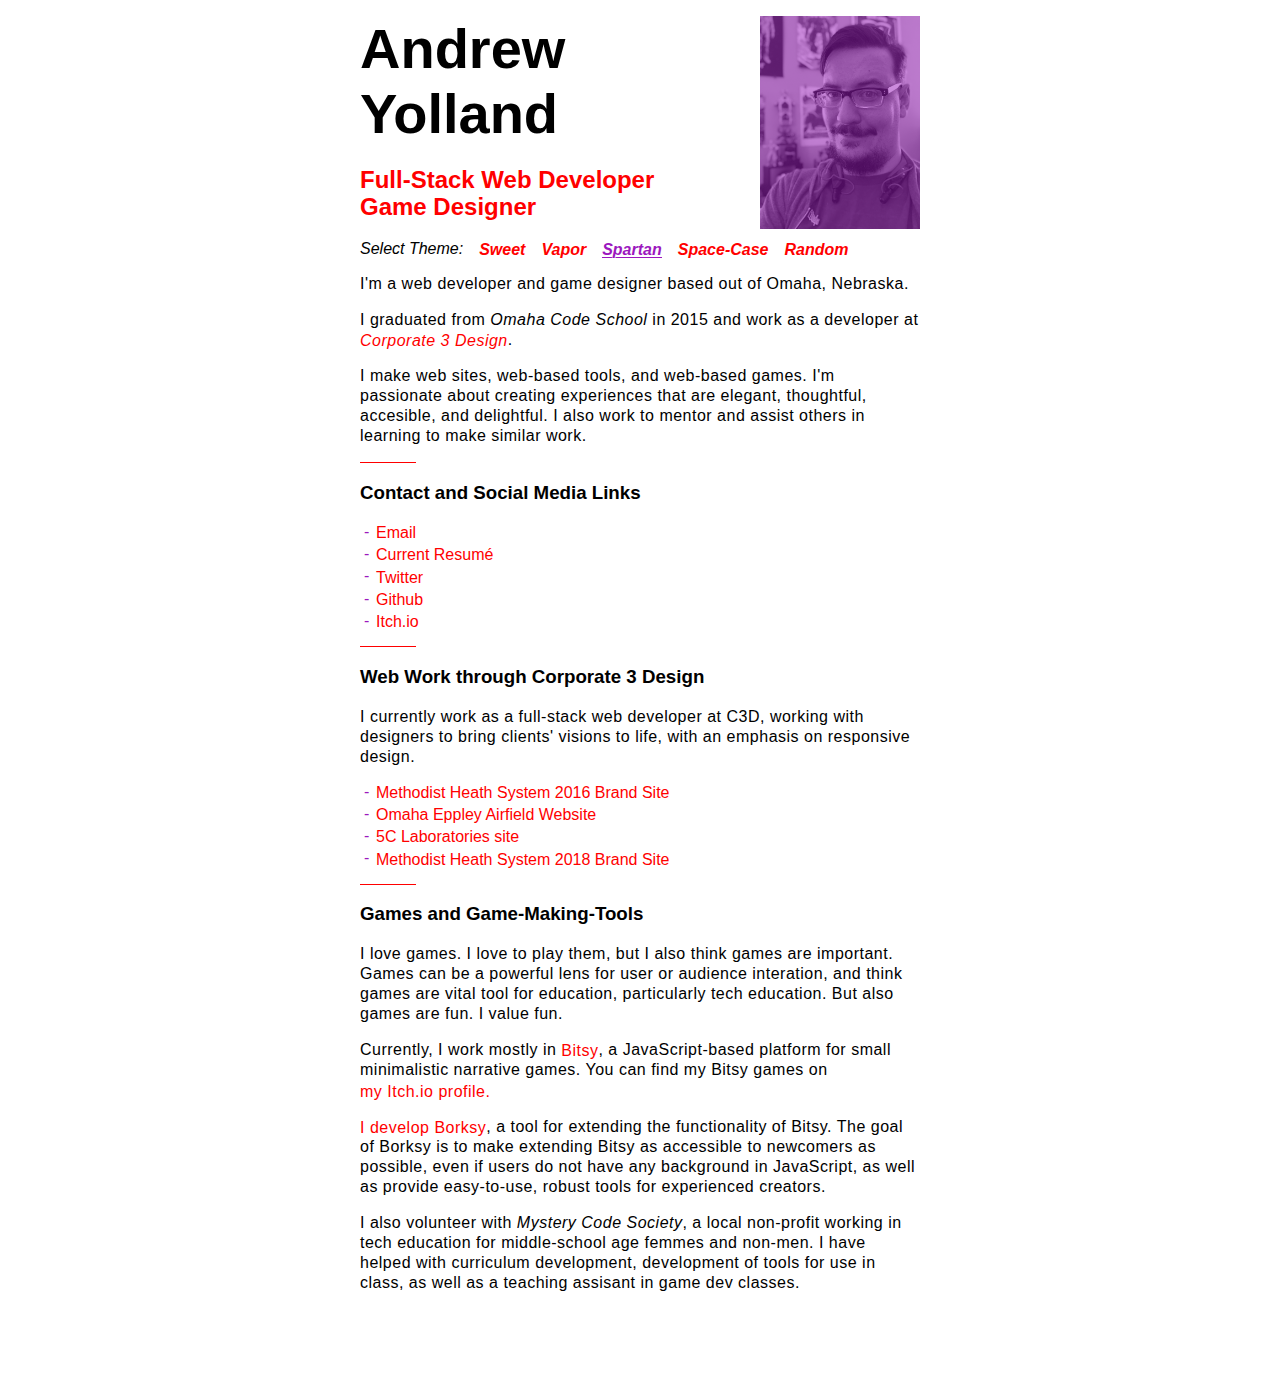
==== index.html @ 526c2d1f "mobile css bugs, favicon" ====
<!DOCTYPE html>
<html xmlns="http://www.w3.org/1999/xhtml" lang="en">
<head>
	<meta charset="utf-8"/>
	<title>Web Development Portfolio for Andrew Yolland</title>
	<meta name="viewport" content="width=device-width,initial-scale=1">
	<meta name="author" content="Andrew Yolland"/>
	<meta name="date" content="June 10, 2018"/>
	<link type="text/css" rel="stylesheet" href="css/style.css"/>
	<link rel="shortcut icon" href="media/images/favicon.png">
</head>
<body class="vapor">
	<div class="container">
		<header>
			<h1>Andrew Yolland</h1>
			<h2><a href="#web">Full-Stack Web Developer</a><a href="#games">Game Designer</a></h2>
		</header>
		<label id="theme-menu"><span>Select Theme:</span>
			<ul>
				<li id="sweet"><a href="?theme=sweet">Sweet</a></li>
				<li id="vapor"><a href="?theme=vapor">Vapor</a></li>
				<li id="spartan"><a href="?theme=spartan">Spartan</a></li>
				<li id="space-case"><a href="?theme=space-case">Space-Case</a></li>
				<li id="random"><a href="">Random</a></li>
			</ul>
		</label>
		<section class="content">
			<figure>
			<img src="media/images/selfie.jpg" alt="An image of my smiling face" title="Selfie" />
			<figcaption>An image of my smiling face</figcaption>
			</figure>
			
			<p>I'm a web developer and game designer based out of Omaha, Nebraska.</p>
			
			<p>I graduated from <em>Omaha Code School</em> in 2015 and work as a developer at <em><a href="https://www.corporate3design.com/">Corporate 3 Design</a></em>.</p>
			
			<p>I make web sites, web-based tools, and web-based games. I'm passionate about creating experiences that are elegant, thoughtful, accesible, and delightful. I also work to mentor and assist others in learning to make similar work.</p>
			
			<hr />
			
			<h3 id="contactandsocialmedialinks">Contact and Social Media Links</h3>
			
			<ul>
			<li><a href="mailto:andrew.yolland@gmail.com">Email</a></li>
			<li><a href="media/pdf/resume_5-2018.pdf">Current Resumé</a></li>
			<li><a href="https://twitter.com/AYolland">Twitter</a></li>
			<li><a href="https://github.com/Ayolland">Github</a></li>
			<li><a href="https://ayolland.itch.io/">Itch.io</a></li>
			</ul>
			
			<hr />
			
			<h3 id="anamewebwebworkthroughcorporate3designa"><a name="web">Web Work through Corporate 3 Design</a></h3>
			
			<p>I currently work as a full-stack web developer at C3D, working with designers to bring clients' visions to life, with an emphasis on responsive design.</p>
			
			<ul>
			<li><a href="http://bestcare.org/tmoc2016/">Methodist Heath System 2016 Brand Site</a></li>
			<li><a href="https://www.flyoma.com">Omaha Eppley Airfield Website</a></li>
			<li><a href="http://5clabs.com/">5C Laboratories site</a></li>
			<li><a href="https://www.bestcare.org/content/tmoc-spring-2018/">Methodist Heath System 2018 Brand Site</a></li>
			</ul>
			
			<hr />
			
			<h3 id="anamegamesgamesandgame-making-toolsa"><a name="games">Games and Game-Making-Tools</a></h3>
			
			<p>I love games. I love to play them, but I also think games are important. Games can be a powerful lens for user or audience interation, and think games are vital tool for education, particularly tech education. But also games are fun. I value fun.</p>
			
			<p>Currently, I work mostly in <a href="https://ledoux.itch.io/bitsy">Bitsy</a>, a JavaScript-based platform for small minimalistic narrative games. You can find my Bitsy games on <a href="https://ayolland.itch.io/">my Itch.io profile.</a></p>
			
			<p><a href="https://ayolland.github.io/borksy/">I develop Borksy</a>, a tool for extending the functionality of Bitsy. The goal of Borksy is to make extending Bitsy as accessible to newcomers as possible, even if users do not have any background in JavaScript, as well as provide easy-to-use, robust tools for experienced creators.</p>
			
			<p>I also volunteer with <em>Mystery Code Society</em>, a local non-profit working in tech education for middle-school age femmes and non-men. I have helped with curriculum development, development of tools for use in class, as well as a teaching assisant in game dev classes.</p>
			
			<hr />
			
		</section>
	</div>
	<script src="js/scripts.js"></script>
</body>
</html>
---- css/style.css ----
@import url("https://fonts.googleapis.com/css?family=Cormorant+Garamond:300|Quicksand:400,700");
body {
  margin: 0; }

body.sweet {
  font-family: "Quicksand", "sans-serif";
  background-image: url("../media/images/pattern.png"), linear-gradient(to bottom, #ffeb00 0%, #ffffcd 100%); }
  body.sweet .content {
    max-width: 35em;
    margin: 0 auto;
    padding: 0 0.5em; }
  body.sweet .content figure, body.sweet .content p {
    border: 1px solid rgba(255, 121, 8, 0.5);
    box-shadow: -0.33em 0.33em 0 rgba(255, 121, 8, 0.5); }
  body.sweet label#theme-menu a, body.sweet .content a[href] {
    text-decoration: none;
    padding: 0 0.1em;
    color: black;
    background-color: #b4ffe4; }
    body.sweet label#theme-menu a:hover, body.sweet .content a:hover[href], body.sweet label#theme-menu a:focus, body.sweet .content a:focus[href], body.sweet label#theme-menu a:active, body.sweet .content a:active[href] {
      background-color: yellow; }
  body.sweet .container {
    padding-bottom: 3em; }
  body.sweet header {
    overflow: auto;
    padding: 2em 0;
    text-align: center;
    background-color: rgba(255, 121, 8, 0.5);
    color: white; }
    body.sweet header h1, body.sweet header h2 {
      margin: 0; }
    body.sweet header h2 {
      font-size: 1.25em; }
      body.sweet header h2 a {
        text-decoration: none;
        color: white;
        display: block; }
        body.sweet header h2 a:hover {
          color: black; }
  body.sweet label#theme-menu {
    display: block;
    margin: 0.5em auto;
    text-align: center; }
    body.sweet label#theme-menu ul {
      display: flex;
      flex-wrap: wrap;
      margin: 0;
      padding: 0;
      justify-content: center;
      list-style: none; }
    body.sweet label#theme-menu li {
      margin: 0.25em;
      padding: 0; }
      body.sweet label#theme-menu li#sweet a {
        background-color: yellow; }
      body.sweet label#theme-menu li#sweet::before, body.sweet label#theme-menu li#sweet::after {
        content: "\1F36B";
        line-height: 1;
        margin-left: 0.25em; }
  body.sweet .content figure {
    width: 15em;
    margin: 1em auto;
    background-color: #ff7908;
    background-image: url("../media/images/selfie.jpg");
    background-size: 100%;
    background-blend-mode: overlay; }
    body.sweet .content figure img {
      display: block;
      opacity: 0.5;
      width: 15em; }
    body.sweet .content figure figcaption {
      display: none; }
  body.sweet .content h3 {
    display: inline-block;
    padding: 0 0.5em;
    margin: 0.5em 0;
    background-color: rgba(255, 121, 8, 0.5);
    border: 1px solid rgba(255, 121, 8, 0.5);
    box-shadow: -0.25em 0.25em white; }
  body.sweet .content p {
    background: white;
    padding: 0.5em;
    color: black; }
  body.sweet .content li {
    position: relative;
    padding: 0 0 0 0.5em;
    line-height: 1;
    margin: 0.75em 0;
    list-style: none; }
    body.sweet .content li:before {
      position: absolute;
      top: 0;
      left: 0;
      content: "\1F36C";
      font-size: 1.5em;
      vertical-align: middle;
      margin: -0.25em 0.25em 0 -1.25em; }
  body.sweet .content hr {
    border: none;
    text-align: center;
    font-size: 2em;
    line-height: 1em; }
    body.sweet .content hr::after {
      content: "\1F369"; }
  @media (min-width: 35em) {
    body.sweet header h1 {
      font-size: 3em; }
    body.sweet header h2 a {
      display: inline-block; }
      body.sweet header h2 a:first-of-type::after {
        content: "\1F366";
        padding: 0 0.25em; }
    body.sweet label#theme-menu {
      position: absolute;
      left: calc(50vw - 17em);
      top: 10em; }
      body.sweet label#theme-menu ul {
        flex-direction: column; } }
  @media (min-width: 55em) {
    body.sweet label#theme-menu {
      left: calc(50vw - 26em);
      margin-top: 1em; }
      body.sweet label#theme-menu li {
        margin: 0.25em; }
    body.sweet .content {
      position: relative; }
      body.sweet .content figure {
        position: absolute;
        left: 90%;
        z-index: -1; } }

body.vapor {
  overflow: auto;
  background-color: #9be7fb;
  background-image: url("../media/images/clouds.gif");
  background-repeat: no-repeat no-repeat;
  background-position: top center;
  background-size: 100%;
  background-attachment: fixed;
  font-family: sans-serif;
  font-weight: 300;
  line-height: 1.5; }
  body.vapor header, body.vapor .content h3, body.vapor .content p, body.vapor .content ul {
    background-color: rgba(155, 231, 251, 0.5); }
  body.vapor .content figure, body.vapor .content hr {
    position: relative;
    border-radius: 50%;
    overflow: visible; }
    body.vapor .content figure::before, body.vapor .content hr::before, body.vapor .content figure::after, body.vapor .content hr::after {
      position: absolute;
      content: "";
      display: block;
      width: 100%;
      height: 100%;
      top: -1px;
      border: 1px solid white;
      border-radius: 50%;
      z-index: 2; }
    body.vapor .content figure::before, body.vapor .content hr::before {
      left: -0.75em; }
    body.vapor .content figure::after, body.vapor .content hr::after {
      left: 0.75em; }
  body.vapor header h2 a:hover, body.vapor .content a:hover[href] {
    background-image: radial-gradient(ellipse at center, #ffffff 0%, #80ffff 100%);
    -webkit-background-clip: text;
    -webkit-text-fill-color: transparent; }
  body.vapor h1, body.vapor h2, body.vapor h3, body.vapor h4, body.vapor h5, body.vapor h6 {
    font-family: "Cormorant Garamond", "serif";
    font-weight: 300;
    text-transform: uppercase; }
  body.vapor .container {
    position: relative;
    max-width: 35em;
    margin: 0 auto -20em auto;
    padding: 1em;
    background: rgba(0, 0, 255, 0.2);
    box-shadow: 0 30px 100px rgba(82, 0, 144, 0.5); }
  body.vapor header {
    padding: 1.5em 0; }
    body.vapor header h1, body.vapor header h2 {
      margin: 0;
      line-height: 1.1;
      text-align: center; }
    body.vapor header h2 {
      font-size: 1em; }
      body.vapor header h2 a {
        display: block;
        text-decoration: none;
        color: black; }
        body.vapor header h2 a::before, body.vapor header h2 a::after {
          content: "\25cb";
          color: white;
          margin: 0 0.25em; }
  body.vapor label#theme-menu {
    display: block;
    margin: 0.5em;
    text-align: center;
    color: white;
    text-transform: uppercase;
    font-family: "Cormorant Garamond", "serif";
    font-weight: 300; }
    body.vapor label#theme-menu span {
      font-size: 0.8em; }
    body.vapor label#theme-menu ul {
      display: flex;
      flex-wrap: wrap;
      margin: 0;
      padding: 0;
      justify-content: center;
      list-style: none; }
    body.vapor label#theme-menu li {
      padding: 0 0.25em;
      margin: 0.1em 0;
      line-height: 1em; }
      body.vapor label#theme-menu li#vapor a {
        background-color: blue; }
    body.vapor label#theme-menu a {
      padding: 0 0.25em;
      color: white;
      text-decoration: none; }
      body.vapor label#theme-menu a:hover {
        background-color: blue; }
  body.vapor .content figure {
    margin: 2em auto;
    width: 15em;
    height: 15em;
    background-image: url("../media/images/selfie.jpg");
    background-size: 100%;
    background-position: 0 -1.5em;
    filter: grayscale(100%); }
    body.vapor .content figure img {
      display: none; }
    body.vapor .content figure figcaption {
      display: none; }
  body.vapor .content h3 {
    margin: 0;
    text-align: center;
    padding: 0.5em; }
  body.vapor .content p {
    margin: 0;
    padding: 0.66em 1em; }
  body.vapor .content ul {
    margin: 0;
    padding-top: 0.25em;
    padding-bottom: 1em;
    list-style-image: url("../media/images/gemblue.gif"); }
  body.vapor .content a[href] {
    text-decoration: none; }
  body.vapor .content hr {
    height: 2em;
    width: 2em;
    margin: 1em auto;
    border: 1px solid white; }
    body.vapor .content hr:last-of-type {
      position: absolute;
      bottom: -230px;
      left: 50%;
      transform: translateX(-50%);
      width: 400px;
      height: 61vw;
      max-width: 100%;
      max-height: 245px;
      border-radius: 0%;
      border: none;
      background-image: url(../media/images/dolphin.gif);
      background-size: 100%;
      background-repeat: no-repeat; }
      body.vapor .content hr:last-of-type::after, body.vapor .content hr:last-of-type::before {
        display: none; }
  @media (min-width: 35em) {
    body.vapor header h1 {
      font-size: 3em; }
    body.vapor header h2 {
      font-size: 1.2em; }
      body.vapor header h2 a {
        display: inline-block; }
        body.vapor header h2 a::before, body.vapor header h2 a::after {
          display: none; }
        body.vapor header h2 a:first-of-type::after {
          display: inline;
          margin: 0.25em;
          color: white !important;
          -webkit-text-fill-color: white; } }

body.spartan {
  font-family: 'Helvetica', sans-serif; }
  body.spartan header h2 a, body.spartan label#theme-menu a, body.spartan .content a[href] {
    display: inline-block;
    text-decoration: none;
    color: red;
    text-shadow: -0.5px 1px white, 0.5px 1px white;
    transition: color 0.5s;
    vertical-align: middle; }
    body.spartan header h2 a:after, body.spartan label#theme-menu a:after, body.spartan .content a[href]:after {
      content: "";
      display: block;
      width: 0%;
      height: 1px;
      background-color: red;
      margin-top: -2px;
      transition: width 0.5s, background-color 0.5s; }
    body.spartan header h2 a:hover, body.spartan label#theme-menu a:hover, body.spartan .content a:hover[href], body.spartan header h2 a:focus, body.spartan label#theme-menu a:focus, body.spartan .content a:focus[href] {
      color: #9c18be; }
      body.spartan header h2 a:hover:after, body.spartan label#theme-menu a:hover:after, body.spartan .content a[href]:hover:after, body.spartan header h2 a:focus:after, body.spartan label#theme-menu a:focus:after, body.spartan .content a[href]:focus:after {
        background-color: #9c18be; }
        @media (min-width: 35em) {
          body.spartan header h2 a:hover:after, body.spartan label#theme-menu a:hover:after, body.spartan .content a[href]:hover:after, body.spartan header h2 a:focus:after, body.spartan label#theme-menu a:focus:after, body.spartan .content a[href]:focus:after {
            width: 100%; } }
    body.spartan header h2 a:visted, body.spartan label#theme-menu a:visted, body.spartan .content a:visted[href] {
      color: #9c18be; }
  body.spartan .container {
    max-width: 35em;
    margin: 0 auto;
    padding: 1em 1em 4em 1em;
    overflow: auto; }
  body.spartan header h1 {
    font-size: 3.5em;
    width: 1px;
    margin: 0; }
  body.spartan header h2 {
    font-size: 1.5em; }
    body.spartan header h2 a {
      display: block;
      width: max-content;
      max-width: 100%; }
  body.spartan label#theme-menu {
    display: flex;
    flex-direction: column;
    margin: 0;
    font-style: italic; }
    body.spartan label#theme-menu ul {
      display: flex;
      flex-wrap: wrap;
      margin: 0;
      padding: 0;
      list-style: none; }
    body.spartan label#theme-menu li {
      margin-right: 1em; }
      body.spartan label#theme-menu li#spartan a {
        color: #9c18be; }
    body.spartan label#theme-menu a {
      font-weight: 700; }
  body.spartan .content figure {
    display: none; }
  body.spartan .content p {
    letter-spacing: 0.5px;
    line-height: 1.25; }
  body.spartan .content ul {
    list-style: none;
    padding-left: 1em; }
    body.spartan .content ul li {
      position: relative;
      margin: 0.25em 0; }
      body.spartan .content ul li:before {
        content: "-";
        display: block;
        position: absolute;
        top: 0;
        left: 0;
        margin: 0 0 0 -0.75em;
        padding-right: 0.75em;
        color: #9c18be; }
  body.spartan .content hr {
    width: 10%;
    margin: 0;
    height: 1px;
    background-color: red;
    border: none;
    transition: width 7s; }
    body.spartan .content hr:last-of-type {
      display: none; }
  body.spartan .content p:hover + hr, body.spartan .content ul:hover + hr {
    width: 100%;
    background-color: #9c18be; }
  @media (min-width: 35em) {
    body.spartan .container {
      position: relative; }
    body.spartan label#theme-menu {
      flex-direction: row; }
      body.spartan label#theme-menu ul {
        margin-left: 1em; }
      body.spartan label#theme-menu li#spartan a::after {
        width: 100%;
        background-color: #9c18be; }
    body.spartan .content figure {
      display: block;
      position: absolute;
      top: 1em;
      right: 1em;
      max-width: 10em;
      margin: 0;
      background: #9c18be; }
      body.spartan .content figure img {
        display: block;
        width: 100%;
        filter: grayscale(100%);
        opacity: .5; }
      body.spartan .content figure figcaption {
        display: none; } }

body.space-case {
  background-color: #010548;
  background-image: url("../media/images/stars.png");
  font-family: "Quicksand", "sans-serif"; }
  body.space-case h2 a:hover, body.space-case label#theme-menu a:hover, body.space-case label#theme-menu li#space-case a {
    text-shadow: -1px 1px #4be18b, -2px 2px #41cc86, -3px 3px #3cc183, -4px 4px #37b781, -5px 5px #32ac7e, -6px 6px #2da27b, -7px 7px #289779, -8px 8px #248d76, -9px 9px #1f8274, -10px 10px #1a7871, -11px 11px #156d6e, -12px 12px #10636c, -13px 13px #0b5869, -14px 14px #064e67, -15px 15px #014364; }
  body.space-case .content p, body.space-case .content ul {
    padding: 0.5em;
    background-color: #fff8dd;
    border: 2px solid orange;
    border-radius: 0.25em;
    color: maroon; }
  body.space-case .container {
    max-width: 35em;
    margin: 0 auto;
    padding: 1em 1em 3em 1em;
    overflow: visible; }
  body.space-case h1, body.space-case h2 {
    margin: 0; }
  body.space-case h1 {
    padding-top: 2.75em;
    font-size: 12vw;
    text-align: center;
    color: #ffb400;
    text-shadow: 0 1px white, 0 -1px white,-1px 1px #00ffff, -2px 2px #00e6ea, -3px 3px #00d9e0, -4px 4px #00cdd6, -5px 5px #00c0cb, -6px 6px #00b4c1, -7px 7px #00a7b7, -8px 8px #019bac, -9px 9px #018ea2, -10px 10px #018298, -11px 11px #01758d, -12px 12px #016983, -13px 13px #015c79, -14px 14px #01506e, -15px 15px #014364; }
    body.space-case h1::before {
      display: block;
      position: absolute;
      top: 0.5em;
      left: 50vw;
      width: 50vw;
      height: calc(1.26 * 50vw);
      max-height: 250px;
      max-width: 200px;
      background-image: url("../media/images/rocket.png");
      background-repeat: no-repeat;
      background-size: 100%;
      content: "";
      transform: translateX(-50%);
      z-index: -1; }
  body.space-case h2 {
    text-align: center; }
    body.space-case h2 a {
      display: block;
      margin: 0 0.5em;
      color: white;
      text-decoration: none;
      text-shadow: -1px 1px #308bd7, -2px 2px #2a79c4, -3px 3px #2770ba, -4px 4px #2367b1, -5px 5px #205ea7, -6px 6px #1d559e, -7px 7px #1a4c94, -8px 8px #17448b, -9px 9px #143b81, -10px 10px #113278, -11px 11px #0e296e, -12px 12px #0a2065, -13px 13px #07175b, -14px 14px #040e52, -15px 15px #010548; }
  body.space-case h3 {
    color: #0103a4;
    text-shadow: 0 1px white, 0 -1px white,-1px 1px #00ffff, -2px 2px #00eeee, -3px 3px #00e6e6, -4px 4px #00dddd, -5px 5px #00d5d5, -6px 6px #00cccc, -7px 7px #00c4c4, -8px 8px #00bbbb, -9px 9px #00b3b3, -10px 10px #00aaaa, -11px 11px #00a2a2, -12px 12px #009999, -13px 13px #009191, -14px 14px #008888, -15px 15px teal; }
  body.space-case label#theme-menu {
    display: block;
    text-align: center;
    color: white;
    font-weight: 700;
    margin-top: 1em; }
    body.space-case label#theme-menu ul {
      display: flex;
      flex-wrap: wrap;
      justify-content: center;
      padding: 0;
      margin: 0;
      list-style: none; }
    body.space-case label#theme-menu a {
      margin: 0 1em;
      color: white;
      text-decoration: none;
      font-weight: 700; }
  body.space-case figure {
    display: none; }
  body.space-case .content p {
    box-shadow: -1px 1px yellow, -2px 2px #fffe00, -3px 3px #fffd00, -4px 4px #fffd00, -5px 5px #fffc00, -6px 6px #fffc00, -7px 7px #fffb00, -8px 8px #fffb00, -9px 9px #fffa00, -10px 10px #fffa00, -11px 11px #fff900, -12px 12px #fff900, -13px 13px #fff800, -14px 14px #fff800, -15px 15px #fff700, -16px 16px #fff700, -17px 17px #fff600, -18px 18px #fff600, -19px 19px #fff500, -20px 20px #fff500, -21px 21px #fff400, -22px 22px #fff400, -23px 23px #fff300, -24px 24px #fff300, -25px 25px #fff200, -26px 26px #fff200, -27px 27px #fff100, -28px 28px #fff100, -29px 29px #fff000, -30px 30px #fff000, -31px 31px #ffef00, -32px 32px #ffef00, -33px 33px #ffee00, -34px 34px #ffee00, -35px 35px #ffed00, -36px 36px #ffed00, -37px 37px #ffec00, -38px 38px #ffec00, -39px 39px #ffeb00, -40px 40px #ffeb00, -41px 41px #ffea00, -42px 42px #ffea00, -43px 43px #ffe900, -44px 44px #ffe900, -45px 45px #ffe800, -46px 46px #ffe800, -47px 47px #ffe700, -48px 48px #ffe700, -49px 49px #ffe600, -50px 50px #ffe600, -51px 51px #ffe500, -52px 52px #ffe400, -53px 53px #ffe400, -54px 54px #ffe300, -55px 55px #ffe300, -56px 56px #ffe200, -57px 57px #ffe200, -58px 58px #ffe100, -59px 59px #ffe100, -60px 60px #ffe000, -61px 61px #ffe000, -62px 62px #ffdf00, -63px 63px #ffdf00, -64px 64px #ffde00, -65px 65px #ffde00, -66px 66px #ffdd00, -67px 67px #ffdd00, -68px 68px #ffdc00, -69px 69px #ffdc00, -70px 70px #ffdb00, -71px 71px #ffdb00, -72px 72px #ffda00, -73px 73px #ffda00, -74px 74px #ffd900, -75px 75px #ffd900, -76px 76px #ffd800, -77px 77px #ffd800, -78px 78px gold, -79px 79px gold, -80px 80px #ffd600, -81px 81px #ffd600, -82px 82px #ffd500, -83px 83px #ffd500, -84px 84px #ffd400, -85px 85px #ffd400, -86px 86px #ffd300, -87px 87px #ffd300, -88px 88px #ffd200, -89px 89px #ffd200, -90px 90px #ffd100, -91px 91px #ffd100, -92px 92px #ffd000, -93px 93px #ffd000, -94px 94px #ffcf00, -95px 95px #ffcf00, -96px 96px #ffce00, -97px 97px #ffce00, -98px 98px #ffcd00, -99px 99px #ffcd00, -100px 100px #ffcc00, -101px 101px #ffcb00, -102px 102px #ffcb00, -103px 103px #ffca00, -104px 104px #ffca00, -105px 105px #ffc900, -106px 106px #ffc900, -107px 107px #ffc800, -108px 108px #ffc800, -109px 109px #ffc700, -110px 110px #ffc700, -111px 111px #ffc600, -112px 112px #ffc600, -113px 113px #ffc500, -114px 114px #ffc500, -115px 115px #ffc400, -116px 116px #ffc400, -117px 117px #ffc300, -118px 118px #ffc300, -119px 119px #ffc200, -120px 120px #ffc200, -121px 121px #ffc100, -122px 122px #ffc100, -123px 123px #ffc000, -124px 124px #ffc000, -125px 125px #ffbf00, -126px 126px #ffbf00, -127px 127px #ffbe00, -128px 128px #ffbe00, -129px 129px #ffbd00, -130px 130px #ffbd00, -131px 131px #ffbc00, -132px 132px #ffbc00, -133px 133px #ffbb00, -134px 134px #ffbb00, -135px 135px #ffba00, -136px 136px #ffba00, -137px 137px #ffb900, -138px 138px #ffb900, -139px 139px #ffb800, -140px 140px #ffb800, -141px 141px #ffb700, -142px 142px #ffb700, -143px 143px #ffb600, -144px 144px #ffb600, -145px 145px #ffb500, -146px 146px #ffb500, -147px 147px #ffb400, -148px 148px #ffb400, -149px 149px #ffb300, -150px 150px #ffb300, -151px 151px #ffb200, -152px 152px #ffb100, -153px 153px #ffb100, -154px 154px #ffb000, -155px 155px #ffb000, -156px 156px #ffaf00, -157px 157px #ffaf00, -158px 158px #ffae00, -159px 159px #ffae00, -160px 160px #ffad00, -161px 161px #ffad00, -162px 162px #ffac00, -163px 163px #ffac00, -164px 164px #ffab00, -165px 165px #ffab00, -166px 166px #ffaa00, -167px 167px #ffaa00, -168px 168px #ffa900, -169px 169px #ffa900, -170px 170px #ffa800, -171px 171px #ffa800, -172px 172px #ffa700, -173px 173px #ffa700, -174px 174px #ffa600, -175px 175px #ffa600, -176px 176px orange, -177px 177px orange, -178px 178px #ffa400, -179px 179px #ffa400, -180px 180px #ffa300, -181px 181px #ffa300, -182px 182px #ffa200, -183px 183px #ffa200, -184px 184px #ffa100, -185px 185px #ffa100, -186px 186px #ffa000, -187px 187px #ffa000, -188px 188px #ff9f00, -189px 189px #ff9f00, -190px 190px #ff9e00, -191px 191px #ff9e00, -192px 192px #ff9d00, -193px 193px #ff9d00, -194px 194px #ff9c00, -195px 195px #ff9c00, -196px 196px #ff9b00, -197px 197px #ff9b00, -198px 198px #ff9a00, -199px 199px #ff9a00, -200px 200px #ff9900, -201px 201px #ff9800, -202px 202px #ff9800, -203px 203px #ff9700, -204px 204px #ff9700, -205px 205px #ff9600, -206px 206px #ff9600, -207px 207px #ff9500, -208px 208px #ff9500, -209px 209px #ff9400, -210px 210px #ff9400, -211px 211px #ff9300, -212px 212px #ff9300, -213px 213px #ff9200, -214px 214px #ff9200, -215px 215px #ff9100, -216px 216px #ff9100, -217px 217px #ff9000, -218px 218px #ff9000, -219px 219px #ff8f00, -220px 220px #ff8f00, -221px 221px #ff8e00, -222px 222px #ff8e00, -223px 223px #ff8d00, -224px 224px #ff8d00, -225px 225px darkorange, -226px 226px darkorange, -227px 227px #ff8b00, -228px 228px #ff8b00, -229px 229px #ff8a00, -230px 230px #ff8a00, -231px 231px #ff8900, -232px 232px #ff8900, -233px 233px #ff8800, -234px 234px #ff8800, -235px 235px #ff8700, -236px 236px #ff8700, -237px 237px #ff8600, -238px 238px #ff8600, -239px 239px #ff8500, -240px 240px #ff8500, -241px 241px #ff8400, -242px 242px #ff8400, -243px 243px #ff8300, -244px 244px #ff8300, -245px 245px #ff8200, -246px 246px #ff8200, -247px 247px #ff8100, -248px 248px #ff8100, -249px 249px #ff8000, -250px 250px #ff8000, -251px 251px #ff7f00, -252px 252px #ff7e00, -253px 253px #ff7e00, -254px 254px #ff7d00, -255px 255px #ff7d00, -256px 256px #ff7c00, -257px 257px #ff7c00, -258px 258px #ff7b00, -259px 259px #ff7b00, -260px 260px #ff7a00, -261px 261px #ff7a00, -262px 262px #ff7900, -263px 263px #ff7900, -264px 264px #ff7800, -265px 265px #ff7800, -266px 266px #ff7700, -267px 267px #ff7700, -268px 268px #ff7600, -269px 269px #ff7600, -270px 270px #ff7500, -271px 271px #ff7500, -272px 272px #ff7400, -273px 273px #ff7400, -274px 274px #ff7300, -275px 275px #ff7300, -276px 276px #ff7200, -277px 277px #ff7200, -278px 278px #ff7100, -279px 279px #ff7100, -280px 280px #ff7000, -281px 281px #ff7000, -282px 282px #ff6f00, -283px 283px #ff6f00, -284px 284px #ff6e00, -285px 285px #ff6e00, -286px 286px #ff6d00, -287px 287px #ff6d00, -288px 288px #ff6c00, -289px 289px #ff6c00, -290px 290px #ff6b00, -291px 291px #ff6b00, -292px 292px #ff6a00, -293px 293px #ff6a00, -294px 294px #ff6900, -295px 295px #ff6900, -296px 296px #ff6800, -297px 297px #ff6800, -298px 298px #ff6700, -299px 299px #ff6700, -300px 300px #ff6600, -301px 301px #ff6500, -302px 302px #ff6500, -303px 303px #ff6400, -304px 304px #ff6400, -305px 305px #ff6300, -306px 306px #ff6300, -307px 307px #ff6200, -308px 308px #ff6200, -309px 309px #ff6100, -310px 310px #ff6100, -311px 311px #ff6000, -312px 312px #ff6000, -313px 313px #ff5f00, -314px 314px #ff5f00, -315px 315px #ff5e00, -316px 316px #ff5e00, -317px 317px #ff5d00, -318px 318px #ff5d00, -319px 319px #ff5c00, -320px 320px #ff5c00, -321px 321px #ff5b00, -322px 322px #ff5b00, -323px 323px #ff5a00, -324px 324px #ff5a00, -325px 325px #ff5900, -326px 326px #ff5900, -327px 327px #ff5800, -328px 328px #ff5800, -329px 329px #ff5700, -330px 330px #ff5700, -331px 331px #ff5600, -332px 332px #ff5600, -333px 333px #ff5500, -334px 334px #ff5500, -335px 335px #ff5400, -336px 336px #ff5400, -337px 337px #ff5300, -338px 338px #ff5300, -339px 339px #ff5200, -340px 340px #ff5200, -341px 341px #ff5100, -342px 342px #ff5100, -343px 343px #ff5000, -344px 344px #ff5000, -345px 345px #ff4f00, -346px 346px #ff4f00, -347px 347px #ff4e00, -348px 348px #ff4e00, -349px 349px #ff4d00, -350px 350px #ff4d00, -351px 351px #ff4c00, -352px 352px #ff4b00, -353px 353px #ff4b00, -354px 354px #ff4a00, -355px 355px #ff4a00, -356px 356px #ff4900, -357px 357px #ff4900, -358px 358px #ff4800, -359px 359px #ff4800, -360px 360px #ff4700, -361px 361px #ff4700, -362px 362px #ff4600, -363px 363px #ff4600, -364px 364px orangered, -365px 365px orangered, -366px 366px #ff4400, -367px 367px #ff4400, -368px 368px #ff4300, -369px 369px #ff4300, -370px 370px #ff4200, -371px 371px #ff4200, -372px 372px #ff4100, -373px 373px #ff4100, -374px 374px #ff4000, -375px 375px #ff4000, -376px 376px #ff3f00, -377px 377px #ff3f00, -378px 378px #ff3e00, -379px 379px #ff3e00, -380px 380px #ff3d00, -381px 381px #ff3d00, -382px 382px #ff3c00, -383px 383px #ff3c00, -384px 384px #ff3b00, -385px 385px #ff3b00, -386px 386px #ff3a00, -387px 387px #ff3a00, -388px 388px #ff3900, -389px 389px #ff3900, -390px 390px #ff3800, -391px 391px #ff3800, -392px 392px #ff3700, -393px 393px #ff3700, -394px 394px #ff3600, -395px 395px #ff3600, -396px 396px #ff3500, -397px 397px #ff3500, -398px 398px #ff3400, -399px 399px #ff3400, -400px 400px #ff3300, -401px 401px #ff3200, -402px 402px #ff3200, -403px 403px #ff3100, -404px 404px #ff3100, -405px 405px #ff3000, -406px 406px #ff3000, -407px 407px #ff2f00, -408px 408px #ff2f00, -409px 409px #ff2e00, -410px 410px #ff2e00, -411px 411px #ff2d00, -412px 412px #ff2d00, -413px 413px #ff2c00, -414px 414px #ff2c00, -415px 415px #ff2b00, -416px 416px #ff2b00, -417px 417px #ff2a00, -418px 418px #ff2a00, -419px 419px #ff2900, -420px 420px #ff2900, -421px 421px #ff2800, -422px 422px #ff2800, -423px 423px #ff2700, -424px 424px #ff2700, -425px 425px #ff2600, -426px 426px #ff2600, -427px 427px #ff2500, -428px 428px #ff2500, -429px 429px #ff2400, -430px 430px #ff2400, -431px 431px #ff2300, -432px 432px #ff2300, -433px 433px #ff2200, -434px 434px #ff2200, -435px 435px #ff2100, -436px 436px #ff2100, -437px 437px #ff2000, -438px 438px #ff2000, -439px 439px #ff1f00, -440px 440px #ff1f00, -441px 441px #ff1e00, -442px 442px #ff1e00, -443px 443px #ff1d00, -444px 444px #ff1d00, -445px 445px #ff1c00, -446px 446px #ff1c00, -447px 447px #ff1b00, -448px 448px #ff1b00, -449px 449px #ff1a00, -450px 450px #ff1a00, -451px 451px #ff1900, -452px 452px #ff1800, -453px 453px #ff1800, -454px 454px #ff1700, -455px 455px #ff1700, -456px 456px #ff1600, -457px 457px #ff1600, -458px 458px #ff1500, -459px 459px #ff1500, -460px 460px #ff1400, -461px 461px #ff1400, -462px 462px #ff1300, -463px 463px #ff1300, -464px 464px #ff1200, -465px 465px #ff1200, -466px 466px #ff1100, -467px 467px #ff1100, -468px 468px #ff1000, -469px 469px #ff1000, -470px 470px #ff0f00, -471px 471px #ff0f00, -472px 472px #ff0e00, -473px 473px #ff0e00, -474px 474px #ff0d00, -475px 475px #ff0d00, -476px 476px #ff0c00, -477px 477px #ff0c00, -478px 478px #ff0b00, -479px 479px #ff0b00, -480px 480px #ff0a00, -481px 481px #ff0a00, -482px 482px #ff0900, -483px 483px #ff0900, -484px 484px #ff0800, -485px 485px #ff0800, -486px 486px #ff0700, -487px 487px #ff0700, -488px 488px #ff0600, -489px 489px #ff0600, -490px 490px #ff0500, -491px 491px #ff0500, -492px 492px #ff0400, -493px 493px #ff0400, -494px 494px #ff0300, -495px 495px #ff0300, -496px 496px #ff0200, -497px 497px #ff0200, -498px 498px #ff0100, -499px 499px #ff0100, -500px 500px red; }
    body.space-case .content p + p {
      box-shadow: -1px 1px #ffd900, -2px 2px #ffd800, -3px 3px #ffd800, -4px 4px gold, -5px 5px gold, -6px 6px gold, -7px 7px #ffd600, -8px 8px #ffd600, -9px 9px #ffd500, -10px 10px #ffd500, -11px 11px #ffd501, -12px 12px #fed401, -13px 13px #fed401, -14px 14px #fed301, -15px 15px #fed301, -16px 16px #fed301, -17px 17px #fed201, -18px 18px #fed201, -19px 19px #fed201, -20px 20px #fed101, -21px 21px #fed101, -22px 22px #fed001, -23px 23px #fed001, -24px 24px #fed001, -25px 25px #fecf01, -26px 26px #fecf01, -27px 27px #fece01, -28px 28px #fece01, -29px 29px #fece01, -30px 30px #fecd01, -31px 31px #fecd01, -32px 32px #fecc02, -33px 33px #fecc02, -34px 34px #fdcc02, -35px 35px #fdcb02, -36px 36px #fdcb02, -37px 37px #fdca02, -38px 38px #fdca02, -39px 39px #fdca02, -40px 40px #fdc902, -41px 41px #fdc902, -42px 42px #fdc802, -43px 43px #fdc802, -44px 44px #fdc802, -45px 45px #fdc702, -46px 46px #fdc702, -47px 47px #fdc602, -48px 48px #fdc602, -49px 49px #fdc602, -50px 50px #fdc502, -51px 51px #fdc502, -52px 52px #fdc402, -53px 53px #fdc403, -54px 54px #fdc403, -55px 55px #fdc303, -56px 56px #fcc303, -57px 57px #fcc303, -58px 58px #fcc203, -59px 59px #fcc203, -60px 60px #fcc103, -61px 61px #fcc103, -62px 62px #fcc103, -63px 63px #fcc003, -64px 64px #fcc003, -65px 65px #fcbf03, -66px 66px #fcbf03, -67px 67px #fcbf03, -68px 68px #fcbe03, -69px 69px #fcbe03, -70px 70px #fcbd03, -71px 71px #fcbd03, -72px 72px #fcbd03, -73px 73px #fcbc03, -74px 74px #fcbc03, -75px 75px #fcbb04, -76px 76px #fcbb04, -77px 77px #fcbb04, -78px 78px #fbba04, -79px 79px #fbba04, -80px 80px #fbb904, -81px 81px #fbb904, -82px 82px #fbb904, -83px 83px #fbb804, -84px 84px #fbb804, -85px 85px #fbb704, -86px 86px #fbb704, -87px 87px #fbb704, -88px 88px #fbb604, -89px 89px #fbb604, -90px 90px #fbb504, -91px 91px #fbb504, -92px 92px #fbb504, -93px 93px #fbb404, -94px 94px #fbb404, -95px 95px #fbb404, -96px 96px #fbb305, -97px 97px #fbb305, -98px 98px #fbb205, -99px 99px #fbb205, -100px 100px #fab205, -101px 101px #fab105, -102px 102px #fab105, -103px 103px #fab005, -104px 104px #fab005, -105px 105px #fab005, -106px 106px #faaf05, -107px 107px #faaf05, -108px 108px #faae05, -109px 109px #faae05, -110px 110px #faae05, -111px 111px #faad05, -112px 112px #faad05, -113px 113px #faac05, -114px 114px #faac05, -115px 115px #faac05, -116px 116px #faab05, -117px 117px #faab06, -118px 118px #faaa06, -119px 119px #faaa06, -120px 120px #faaa06, -121px 121px #faa906, -122px 122px #f9a906, -123px 123px #f9a806, -124px 124px #f9a806, -125px 125px #f9a806, -126px 126px #f9a706, -127px 127px #f9a706, -128px 128px #f9a606, -129px 129px #f9a606, -130px 130px #f9a606, -131px 131px #f9a506, -132px 132px #f9a506, -133px 133px #f9a506, -134px 134px #f9a406, -135px 135px #f9a406, -136px 136px #f9a306, -137px 137px #f9a306, -138px 138px #f9a307, -139px 139px #f9a207, -140px 140px #f9a207, -141px 141px #f9a107, -142px 142px #f9a107, -143px 143px #f9a107, -144px 144px #f8a007, -145px 145px #f8a007, -146px 146px #f89f07, -147px 147px #f89f07, -148px 148px #f89f07, -149px 149px #f89e07, -150px 150px #f89e07, -151px 151px #f89d07, -152px 152px #f89d07, -153px 153px #f89d07, -154px 154px #f89c07, -155px 155px #f89c07, -156px 156px #f89b07, -157px 157px #f89b07, -158px 158px #f89b07, -159px 159px #f89a08, -160px 160px #f89a08, -161px 161px #f89908, -162px 162px #f89908, -163px 163px #f89908, -164px 164px #f89808, -165px 165px #f89808, -166px 166px #f79808, -167px 167px #f79708, -168px 168px #f79708, -169px 169px #f79608, -170px 170px #f79608, -171px 171px #f79608, -172px 172px #f79508, -173px 173px #f79508, -174px 174px #f79408, -175px 175px #f79408, -176px 176px #f79408, -177px 177px #f79308, -178px 178px #f79308, -179px 179px #f79208, -180px 180px #f79209, -181px 181px #f79209, -182px 182px #f79109, -183px 183px #f79109, -184px 184px #f79009, -185px 185px #f79009, -186px 186px #f79009, -187px 187px #f78f09, -188px 188px #f68f09, -189px 189px #f68e09, -190px 190px #f68e09, -191px 191px #f68e09, -192px 192px #f68d09, -193px 193px #f68d09, -194px 194px #f68c09, -195px 195px #f68c09, -196px 196px #f68c09, -197px 197px #f68b09, -198px 198px #f68b09, -199px 199px #f68a09, -200px 200px #f68a09, -201px 201px #f68a0a, -202px 202px #f6890a, -203px 203px #f6890a, -204px 204px #f6890a, -205px 205px #f6880a, -206px 206px #f6880a, -207px 207px #f6870a, -208px 208px #f6870a, -209px 209px #f6870a, -210px 210px #f5860a, -211px 211px #f5860a, -212px 212px #f5850a, -213px 213px #f5850a, -214px 214px #f5850a, -215px 215px #f5840a, -216px 216px #f5840a, -217px 217px #f5830a, -218px 218px #f5830a, -219px 219px #f5830a, -220px 220px #f5820a, -221px 221px #f5820a, -222px 222px #f5810a, -223px 223px #f5810b, -224px 224px #f5810b, -225px 225px #f5800b, -226px 226px #f5800b, -227px 227px #f57f0b, -228px 228px #f57f0b, -229px 229px #f57f0b, -230px 230px #f57e0b, -231px 231px #f57e0b, -232px 232px #f47d0b, -233px 233px #f47d0b, -234px 234px #f47d0b, -235px 235px #f47c0b, -236px 236px #f47c0b, -237px 237px #f47b0b, -238px 238px #f47b0b, -239px 239px #f47b0b, -240px 240px #f47a0b, -241px 241px #f47a0b, -242px 242px #f47a0b, -243px 243px #f4790b, -244px 244px #f4790c, -245px 245px #f4780c, -246px 246px #f4780c, -247px 247px #f4780c, -248px 248px #f4770c, -249px 249px #f4770c, -250px 250px #f4760c, -251px 251px #f4760c, -252px 252px #f4760c, -253px 253px #f4750c, -254px 254px #f3750c, -255px 255px #f3740c, -256px 256px #f3740c, -257px 257px #f3740c, -258px 258px #f3730c, -259px 259px #f3730c, -260px 260px #f3720c, -261px 261px #f3720c, -262px 262px #f3720c, -263px 263px #f3710c, -264px 264px #f3710c, -265px 265px #f3700d, -266px 266px #f3700d, -267px 267px #f3700d, -268px 268px #f36f0d, -269px 269px #f36f0d, -270px 270px #f36e0d, -271px 271px #f36e0d, -272px 272px #f36e0d, -273px 273px #f36d0d, -274px 274px #f36d0d, -275px 275px #f36d0d, -276px 276px #f26c0d, -277px 277px #f26c0d, -278px 278px #f26b0d, -279px 279px #f26b0d, -280px 280px #f26b0d, -281px 281px #f26a0d, -282px 282px #f26a0d, -283px 283px #f2690d, -284px 284px #f2690d, -285px 285px #f2690d, -286px 286px #f2680e, -287px 287px #f2680e, -288px 288px #f2670e, -289px 289px #f2670e, -290px 290px #f2670e, -291px 291px #f2660e, -292px 292px #f2660e, -293px 293px #f2650e, -294px 294px #f2650e, -295px 295px #f2650e, -296px 296px #f2640e, -297px 297px #f2640e, -298px 298px #f1630e, -299px 299px #f1630e, -300px 300px #f1630e, -301px 301px #f1620e, -302px 302px #f1620e, -303px 303px #f1610e, -304px 304px #f1610e, -305px 305px #f1610e, -306px 306px #f1600e, -307px 307px #f1600f, -308px 308px #f15f0f, -309px 309px #f15f0f, -310px 310px #f15f0f, -311px 311px #f15e0f, -312px 312px #f15e0f, -313px 313px #f15e0f, -314px 314px #f15d0f, -315px 315px #f15d0f, -316px 316px #f15c0f, -317px 317px #f15c0f, -318px 318px #f15c0f, -319px 319px #f15b0f, -320px 320px #f05b0f, -321px 321px #f05a0f, -322px 322px #f05a0f, -323px 323px #f05a0f, -324px 324px #f0590f, -325px 325px #f0590f, -326px 326px #f0580f, -327px 327px #f0580f, -328px 328px #f05810, -329px 329px #f05710, -330px 330px #f05710, -331px 331px #f05610, -332px 332px #f05610, -333px 333px #f05610, -334px 334px #f05510, -335px 335px #f05510, -336px 336px #f05410, -337px 337px #f05410, -338px 338px #f05410, -339px 339px #f05310, -340px 340px #f05310, -341px 341px #f05210, -342px 342px #ef5210, -343px 343px #ef5210, -344px 344px #ef5110, -345px 345px #ef5110, -346px 346px #ef5010, -347px 347px #ef5010, -348px 348px #ef5010, -349px 349px #ef4f10, -350px 350px #ef4f11, -351px 351px #ef4f11, -352px 352px #ef4e11, -353px 353px #ef4e11, -354px 354px #ef4d11, -355px 355px #ef4d11, -356px 356px #ef4d11, -357px 357px #ef4c11, -358px 358px #ef4c11, -359px 359px #ef4b11, -360px 360px #ef4b11, -361px 361px #ef4b11, -362px 362px #ef4a11, -363px 363px #ef4a11, -364px 364px #ee4911, -365px 365px #ee4911, -366px 366px #ee4911, -367px 367px #ee4811, -368px 368px #ee4811, -369px 369px #ee4711, -370px 370px #ee4711, -371px 371px #ee4712, -372px 372px #ee4612, -373px 373px #ee4612, -374px 374px #ee4512, -375px 375px #ee4512, -376px 376px #ee4512, -377px 377px #ee4412, -378px 378px #ee4412, -379px 379px #ee4312, -380px 380px #ee4312, -381px 381px #ee4312, -382px 382px #ee4212, -383px 383px #ee4212, -384px 384px #ee4112, -385px 385px #ee4112, -386px 386px #ed4112, -387px 387px #ed4012, -388px 388px #ed4012, -389px 389px #ed4012, -390px 390px #ed3f12, -391px 391px #ed3f12, -392px 392px #ed3e13, -393px 393px #ed3e13, -394px 394px #ed3e13, -395px 395px #ed3d13, -396px 396px #ed3d13, -397px 397px #ed3c13, -398px 398px #ed3c13, -399px 399px #ed3c13, -400px 400px #ed3b13, -401px 401px #ed3b13, -402px 402px #ed3a13, -403px 403px #ed3a13, -404px 404px #ed3a13, -405px 405px #ed3913, -406px 406px #ed3913, -407px 407px #ed3813, -408px 408px #ec3813, -409px 409px #ec3813, -410px 410px #ec3713, -411px 411px #ec3713, -412px 412px #ec3613, -413px 413px #ec3614, -414px 414px #ec3614, -415px 415px #ec3514, -416px 416px #ec3514, -417px 417px #ec3414, -418px 418px #ec3414, -419px 419px #ec3414, -420px 420px #ec3314, -421px 421px #ec3314, -422px 422px #ec3314, -423px 423px #ec3214, -424px 424px #ec3214, -425px 425px #ec3114, -426px 426px #ec3114, -427px 427px #ec3114, -428px 428px #ec3014, -429px 429px #ec3014, -430px 430px #eb2f14, -431px 431px #eb2f14, -432px 432px #eb2f14, -433px 433px #eb2e14, -434px 434px #eb2e15, -435px 435px #eb2d15, -436px 436px #eb2d15, -437px 437px #eb2d15, -438px 438px #eb2c15, -439px 439px #eb2c15, -440px 440px #eb2b15, -441px 441px #eb2b15, -442px 442px #eb2b15, -443px 443px #eb2a15, -444px 444px #eb2a15, -445px 445px #eb2915, -446px 446px #eb2915, -447px 447px #eb2915, -448px 448px #eb2815, -449px 449px #eb2815, -450px 450px #eb2715, -451px 451px #eb2715, -452px 452px #ea2715, -453px 453px #ea2615, -454px 454px #ea2615, -455px 455px #ea2516, -456px 456px #ea2516, -457px 457px #ea2516, -458px 458px #ea2416, -459px 459px #ea2416, -460px 460px #ea2416, -461px 461px #ea2316, -462px 462px #ea2316, -463px 463px #ea2216, -464px 464px #ea2216, -465px 465px #ea2216, -466px 466px #ea2116, -467px 467px #ea2116, -468px 468px #ea2016, -469px 469px #ea2016, -470px 470px #ea2016, -471px 471px #ea1f16, -472px 472px #ea1f16, -473px 473px #ea1e16, -474px 474px #e91e16, -475px 475px #e91e16, -476px 476px #e91d17, -477px 477px #e91d17, -478px 478px #e91c17, -479px 479px #e91c17, -480px 480px #e91c17, -481px 481px #e91b17, -482px 482px #e91b17, -483px 483px #e91a17, -484px 484px #e91a17, -485px 485px #e91a17, -486px 486px #e91917, -487px 487px #e91917, -488px 488px #e91817, -489px 489px #e91817, -490px 490px #e91817, -491px 491px #e91717, -492px 492px #e91717, -493px 493px #e91617, -494px 494px #e91617, -495px 495px #e91617, -496px 496px #e81517, -497px 497px #e81517, -498px 498px #e81518, -499px 499px #e81418, -500px 500px #e81418, -501px 501px #e81318, -502px 502px #e81318, -503px 503px #e81318, -504px 504px #e81218, -505px 505px #e81218, -506px 506px #e81118, -507px 507px #e81118, -508px 508px #e81118, -509px 509px #e81018, -510px 510px #e81018, -511px 511px #e80f18, -512px 512px #e80f18, -513px 513px #e80f18, -514px 514px #e80e18, -515px 515px #e80e18, -516px 516px #e80d18, -517px 517px #e80d18, -518px 518px #e70d18, -519px 519px #e70c19, -520px 520px #e70c19, -521px 521px #e70b19, -522px 522px #e70b19, -523px 523px #e70b19, -524px 524px #e70a19, -525px 525px #e70a19, -526px 526px #e70919, -527px 527px #e70919, -528px 528px #e70919, -529px 529px #e70819, -530px 530px #e70819, -531px 531px #e70719, -532px 532px #e70719, -533px 533px #e70719, -534px 534px #e70619, -535px 535px #e70619, -536px 536px #e70619, -537px 537px #e70519, -538px 538px #e70519, -539px 539px #e70419, -540px 540px #e6041a, -541px 541px #e6041a, -542px 542px #e6031a, -543px 543px #e6031a, -544px 544px #e6021a, -545px 545px #e6021a, -546px 546px #e6021a, -547px 547px #e6011a, -548px 548px #e6011a, -549px 549px #e6001a, -550px 550px #e6001a; }
      body.space-case .content p + p + p {
        box-shadow: -1px 1px #ffb300, -2px 2px #ffb200, -3px 3px #ffb200, -4px 4px #feb101, -5px 5px #feb101, -6px 6px #feb001, -7px 7px #feb001, -8px 8px #feaf01, -9px 9px #feaf01, -10px 10px #feaf01, -11px 11px #feae01, -12px 12px #fdae02, -13px 13px #fdad02, -14px 14px #fdad02, -15px 15px #fdac02, -16px 16px #fdac02, -17px 17px #fdab02, -18px 18px #fdab02, -19px 19px #fdaa02, -20px 20px #fcaa03, -21px 21px #fcaa03, -22px 22px #fca903, -23px 23px #fca903, -24px 24px #fca803, -25px 25px #fca803, -26px 26px #fca703, -27px 27px #fca703, -28px 28px #fba604, -29px 29px #fba604, -30px 30px #fba604, -31px 31px #fba504, -32px 32px #fba504, -33px 33px #fba404, -34px 34px #fba404, -35px 35px #fba304, -36px 36px #faa305, -37px 37px #faa205, -38px 38px #faa205, -39px 39px #faa205, -40px 40px #faa105, -41px 41px #faa105, -42px 42px #faa005, -43px 43px #faa005, -44px 44px #f99f06, -45px 45px #f99f06, -46px 46px #f99e06, -47px 47px #f99e06, -48px 48px #f99e06, -49px 49px #f99d06, -50px 50px #f99d06, -51px 51px #f89c07, -52px 52px #f89c07, -53px 53px #f89b07, -54px 54px #f89b07, -55px 55px #f89a07, -56px 56px #f89a07, -57px 57px #f89907, -58px 58px #f89907, -59px 59px #f79908, -60px 60px #f79808, -61px 61px #f79808, -62px 62px #f79708, -63px 63px #f79708, -64px 64px #f79608, -65px 65px #f79608, -66px 66px #f79508, -67px 67px #f69509, -68px 68px #f69509, -69px 69px #f69409, -70px 70px #f69409, -71px 71px #f69309, -72px 72px #f69309, -73px 73px #f69209, -74px 74px #f69209, -75px 75px #f5910a, -76px 76px #f5910a, -77px 77px #f5910a, -78px 78px #f5900a, -79px 79px #f5900a, -80px 80px #f58f0a, -81px 81px #f58f0a, -82px 82px #f58e0a, -83px 83px #f48e0b, -84px 84px #f48d0b, -85px 85px #f48d0b, -86px 86px #f48d0b, -87px 87px #f48c0b, -88px 88px #f48c0b, -89px 89px #f48b0b, -90px 90px #f48b0b, -91px 91px #f38a0c, -92px 92px #f38a0c, -93px 93px #f3890c, -94px 94px #f3890c, -95px 95px #f3880c, -96px 96px #f3880c, -97px 97px #f3880c, -98px 98px #f3870c, -99px 99px #f2870d, -100px 100px #f2860d, -101px 101px #f2860d, -102px 102px #f2850d, -103px 103px #f2850d, -104px 104px #f2840d, -105px 105px #f2840d, -106px 106px #f1840e, -107px 107px #f1830e, -108px 108px #f1830e, -109px 109px #f1820e, -110px 110px #f1820e, -111px 111px #f1810e, -112px 112px #f1810e, -113px 113px #f1800e, -114px 114px #f0800f, -115px 115px #f0800f, -116px 116px #f07f0f, -117px 117px #f07f0f, -118px 118px #f07e0f, -119px 119px #f07e0f, -120px 120px #f07d0f, -121px 121px #f07d0f, -122px 122px #ef7c10, -123px 123px #ef7c10, -124px 124px #ef7c10, -125px 125px #ef7b10, -126px 126px #ef7b10, -127px 127px #ef7a10, -128px 128px #ef7a10, -129px 129px #ef7910, -130px 130px #ee7911, -131px 131px #ee7811, -132px 132px #ee7811, -133px 133px #ee7711, -134px 134px #ee7711, -135px 135px #ee7711, -136px 136px #ee7611, -137px 137px #ee7611, -138px 138px #ed7512, -139px 139px #ed7512, -140px 140px #ed7412, -141px 141px #ed7412, -142px 142px #ed7312, -143px 143px #ed7312, -144px 144px #ed7312, -145px 145px #ed7212, -146px 146px #ec7213, -147px 147px #ec7113, -148px 148px #ec7113, -149px 149px #ec7013, -150px 150px #ec7013, -151px 151px #ec6f13, -152px 152px #ec6f13, -153px 153px #eb6f14, -154px 154px #eb6e14, -155px 155px #eb6e14, -156px 156px #eb6d14, -157px 157px #eb6d14, -158px 158px #eb6c14, -159px 159px #eb6c14, -160px 160px #eb6b14, -161px 161px #ea6b15, -162px 162px #ea6b15, -163px 163px #ea6a15, -164px 164px #ea6a15, -165px 165px #ea6915, -166px 166px #ea6915, -167px 167px #ea6815, -168px 168px #ea6815, -169px 169px #e96716, -170px 170px #e96716, -171px 171px #e96616, -172px 172px #e96616, -173px 173px #e96616, -174px 174px #e96516, -175px 175px #e96516, -176px 176px #e96416, -177px 177px #e86417, -178px 178px #e86317, -179px 179px #e86317, -180px 180px #e86217, -181px 181px #e86217, -182px 182px #e86217, -183px 183px #e86117, -184px 184px #e86117, -185px 185px #e76018, -186px 186px #e76018, -187px 187px #e75f18, -188px 188px #e75f18, -189px 189px #e75e18, -190px 190px #e75e18, -191px 191px #e75e18, -192px 192px #e75d18, -193px 193px #e65d19, -194px 194px #e65c19, -195px 195px #e65c19, -196px 196px #e65b19, -197px 197px #e65b19, -198px 198px #e65a19, -199px 199px #e65a19, -200px 200px #e65a1a, -201px 201px #e5591a, -202px 202px #e5591a, -203px 203px #e5581a, -204px 204px #e5581a, -205px 205px #e5571a, -206px 206px #e5571a, -207px 207px #e5561a, -208px 208px #e4561b, -209px 209px #e4551b, -210px 210px #e4551b, -211px 211px #e4551b, -212px 212px #e4541b, -213px 213px #e4541b, -214px 214px #e4531b, -215px 215px #e4531b, -216px 216px #e3521c, -217px 217px #e3521c, -218px 218px #e3511c, -219px 219px #e3511c, -220px 220px #e3511c, -221px 221px #e3501c, -222px 222px #e3501c, -223px 223px #e34f1c, -224px 224px #e24f1d, -225px 225px #e24e1d, -226px 226px #e24e1d, -227px 227px #e24d1d, -228px 228px #e24d1d, -229px 229px #e24d1d, -230px 230px #e24c1d, -231px 231px #e24c1d, -232px 232px #e14b1e, -233px 233px #e14b1e, -234px 234px #e14a1e, -235px 235px #e14a1e, -236px 236px #e1491e, -237px 237px #e1491e, -238px 238px #e1481e, -239px 239px #e1481e, -240px 240px #e0481f, -241px 241px #e0471f, -242px 242px #e0471f, -243px 243px #e0461f, -244px 244px #e0461f, -245px 245px #e0451f, -246px 246px #e0451f, -247px 247px #e0441f, -248px 248px #df4420, -249px 249px #df4420, -250px 250px #df4320, -251px 251px #df4320, -252px 252px #df4220, -253px 253px #df4220, -254px 254px #df4120, -255px 255px #de4121, -256px 256px #de4021, -257px 257px #de4021, -258px 258px #de4021, -259px 259px #de3f21, -260px 260px #de3f21, -261px 261px #de3e21, -262px 262px #de3e21, -263px 263px #dd3d22, -264px 264px #dd3d22, -265px 265px #dd3c22, -266px 266px #dd3c22, -267px 267px #dd3c22, -268px 268px #dd3b22, -269px 269px #dd3b22, -270px 270px #dd3a22, -271px 271px #dc3a23, -272px 272px #dc3923, -273px 273px #dc3923, -274px 274px #dc3823, -275px 275px #dc3823, -276px 276px #dc3723, -277px 277px #dc3723, -278px 278px #dc3723, -279px 279px #db3624, -280px 280px #db3624, -281px 281px #db3524, -282px 282px #db3524, -283px 283px #db3424, -284px 284px #db3424, -285px 285px #db3324, -286px 286px #db3324, -287px 287px #da3325, -288px 288px #da3225, -289px 289px #da3225, -290px 290px #da3125, -291px 291px #da3125, -292px 292px #da3025, -293px 293px #da3025, -294px 294px #da2f25, -295px 295px #d92f26, -296px 296px #d92f26, -297px 297px #d92e26, -298px 298px #d92e26, -299px 299px #d92d26, -300px 300px #d92d26, -301px 301px #d92c26, -302px 302px #d82c27, -303px 303px #d82b27, -304px 304px #d82b27, -305px 305px #d82b27, -306px 306px #d82a27, -307px 307px #d82a27, -308px 308px #d82927, -309px 309px #d82927, -310px 310px #d72828, -311px 311px #d72828, -312px 312px #d72728, -313px 313px #d72728, -314px 314px #d72628, -315px 315px #d72628, -316px 316px #d72628, -317px 317px #d72528, -318px 318px #d62529, -319px 319px #d62429, -320px 320px #d62429, -321px 321px #d62329, -322px 322px #d62329, -323px 323px #d62229, -324px 324px #d62229, -325px 325px #d62229, -326px 326px #d5212a, -327px 327px #d5212a, -328px 328px #d5202a, -329px 329px #d5202a, -330px 330px #d51f2a, -331px 331px #d51f2a, -332px 332px #d51e2a, -333px 333px #d51e2a, -334px 334px #d41e2b, -335px 335px #d41d2b, -336px 336px #d41d2b, -337px 337px #d41c2b, -338px 338px #d41c2b, -339px 339px #d41b2b, -340px 340px #d41b2b, -341px 341px #d41a2b, -342px 342px #d31a2c, -343px 343px #d31a2c, -344px 344px #d3192c, -345px 345px #d3192c, -346px 346px #d3182c, -347px 347px #d3182c, -348px 348px #d3172c, -349px 349px #d3172c, -350px 350px #d2162d, -351px 351px #d2162d, -352px 352px #d2152d, -353px 353px #d2152d, -354px 354px #d2152d, -355px 355px #d2142d, -356px 356px #d2142d, -357px 357px #d1132e, -358px 358px #d1132e, -359px 359px #d1122e, -360px 360px #d1122e, -361px 361px #d1112e, -362px 362px #d1112e, -363px 363px #d1112e, -364px 364px #d1102e, -365px 365px #d0102f, -366px 366px #d00f2f, -367px 367px #d00f2f, -368px 368px #d00e2f, -369px 369px #d00e2f, -370px 370px #d00d2f, -371px 371px #d00d2f, -372px 372px #d00d2f, -373px 373px #cf0c30, -374px 374px #cf0c30, -375px 375px #cf0b30, -376px 376px #cf0b30, -377px 377px #cf0a30, -378px 378px #cf0a30, -379px 379px #cf0930, -380px 380px #cf0930, -381px 381px #ce0931, -382px 382px #ce0831, -383px 383px #ce0831, -384px 384px #ce0731, -385px 385px #ce0731, -386px 386px #ce0631, -387px 387px #ce0631, -388px 388px #ce0531, -389px 389px #cd0532, -390px 390px #cd0432, -391px 391px #cd0432, -392px 392px #cd0432, -393px 393px #cd0332, -394px 394px #cd0332, -395px 395px #cd0232, -396px 396px #cd0232, -397px 397px #cc0133, -398px 398px #cc0133, -399px 399px #cc0033, -400px 400px #cc0033; }
        body.space-case .content p + p + p + p {
          box-shadow: -1px 1px #ff8000, -2px 2px #ff7f00, -3px 3px #fe7f01, -4px 4px #fe7f01, -5px 5px #fe7e01, -6px 6px #fe7e01, -7px 7px #fd7d02, -8px 8px #fd7d02, -9px 9px #fd7d02, -10px 10px #fd7c02, -11px 11px #fd7c02, -12px 12px #fc7c03, -13px 13px #fc7b03, -14px 14px #fc7b03, -15px 15px #fc7b03, -16px 16px #fc7a04, -17px 17px #fb7a04, -18px 18px #fb7904, -19px 19px #fb7904, -20px 20px #fb7904, -21px 21px #fa7805, -22px 22px #fa7805, -23px 23px #fa7805, -24px 24px #fa7705, -25px 25px #fa7706, -26px 26px #f97606, -27px 27px #f97606, -28px 28px #f97606, -29px 29px #f97506, -30px 30px #f87507, -31px 31px #f87507, -32px 32px #f87407, -33px 33px #f87407, -34px 34px #f87407, -35px 35px #f77308, -36px 36px #f77308, -37px 37px #f77208, -38px 38px #f77208, -39px 39px #f77209, -40px 40px #f67109, -41px 41px #f67109, -42px 42px #f67109, -43px 43px #f67009, -44px 44px #f5700a, -45px 45px #f5700a, -46px 46px #f56f0a, -47px 47px #f56f0a, -48px 48px #f56e0b, -49px 49px #f46e0b, -50px 50px #f46e0b, -51px 51px #f46d0b, -52px 52px #f46d0b, -53px 53px #f36d0c, -54px 54px #f36c0c, -55px 55px #f36c0c, -56px 56px #f36c0c, -57px 57px #f36b0d, -58px 58px #f26b0d, -59px 59px #f26a0d, -60px 60px #f26a0d, -61px 61px #f26a0d, -62px 62px #f2690e, -63px 63px #f1690e, -64px 64px #f1690e, -65px 65px #f1680e, -66px 66px #f1680f, -67px 67px #f0670f, -68px 68px #f0670f, -69px 69px #f0670f, -70px 70px #f0660f, -71px 71px #f06610, -72px 72px #ef6610, -73px 73px #ef6510, -74px 74px #ef6510, -75px 75px #ef6511, -76px 76px #ee6411, -77px 77px #ee6411, -78px 78px #ee6311, -79px 79px #ee6311, -80px 80px #ee6312, -81px 81px #ed6212, -82px 82px #ed6212, -83px 83px #ed6212, -84px 84px #ed6112, -85px 85px #ed6113, -86px 86px #ec6113, -87px 87px #ec6013, -88px 88px #ec6013, -89px 89px #ec5f14, -90px 90px #eb5f14, -91px 91px #eb5f14, -92px 92px #eb5e14, -93px 93px #eb5e14, -94px 94px #eb5e15, -95px 95px #ea5d15, -96px 96px #ea5d15, -97px 97px #ea5d15, -98px 98px #ea5c16, -99px 99px #ea5c16, -100px 100px #e95b16, -101px 101px #e95b16, -102px 102px #e95b16, -103px 103px #e95a17, -104px 104px #e85a17, -105px 105px #e85a17, -106px 106px #e85917, -107px 107px #e85918, -108px 108px #e85918, -109px 109px #e75818, -110px 110px #e75818, -111px 111px #e75718, -112px 112px #e75719, -113px 113px #e65719, -114px 114px #e65619, -115px 115px #e65619, -116px 116px #e6561a, -117px 117px #e6551a, -118px 118px #e5551a, -119px 119px #e5541a, -120px 120px #e5541a, -121px 121px #e5541b, -122px 122px #e5531b, -123px 123px #e4531b, -124px 124px #e4531b, -125px 125px #e4521c, -126px 126px #e4521c, -127px 127px #e3521c, -128px 128px #e3511c, -129px 129px #e3511c, -130px 130px #e3501d, -131px 131px #e3501d, -132px 132px #e2501d, -133px 133px #e24f1d, -134px 134px #e24f1d, -135px 135px #e24f1e, -136px 136px #e14e1e, -137px 137px #e14e1e, -138px 138px #e14e1e, -139px 139px #e14d1f, -140px 140px #e14d1f, -141px 141px #e04c1f, -142px 142px #e04c1f, -143px 143px #e04c1f, -144px 144px #e04b20, -145px 145px #e04b20, -146px 146px #df4b20, -147px 147px #df4a20, -148px 148px #df4a21, -149px 149px #df4a21, -150px 150px #de4921, -151px 151px #de4921, -152px 152px #de4821, -153px 153px #de4822, -154px 154px #de4822, -155px 155px #dd4722, -156px 156px #dd4722, -157px 157px #dd4723, -158px 158px #dd4623, -159px 159px #dc4623, -160px 160px #dc4523, -161px 161px #dc4523, -162px 162px #dc4524, -163px 163px #dc4424, -164px 164px #db4424, -165px 165px #db4424, -166px 166px #db4325, -167px 167px #db4325, -168px 168px #db4325, -169px 169px #da4225, -170px 170px #da4225, -171px 171px #da4126, -172px 172px #da4126, -173px 173px #d94126, -174px 174px #d94026, -175px 175px #d94027, -176px 176px #d94027, -177px 177px #d93f27, -178px 178px #d83f27, -179px 179px #d83f27, -180px 180px #d83e28, -181px 181px #d83e28, -182px 182px #d73d28, -183px 183px #d73d28, -184px 184px #d73d28, -185px 185px #d73c29, -186px 186px #d73c29, -187px 187px #d63c29, -188px 188px #d63b29, -189px 189px #d63b2a, -190px 190px #d63b2a, -191px 191px #d63a2a, -192px 192px #d53a2a, -193px 193px #d5392a, -194px 194px #d5392b, -195px 195px #d5392b, -196px 196px #d4382b, -197px 197px #d4382b, -198px 198px #d4382c, -199px 199px #d4372c, -200px 200px #d4372c, -201px 201px #d3362c, -202px 202px #d3362c, -203px 203px #d3362d, -204px 204px #d3352d, -205px 205px #d2352d, -206px 206px #d2352d, -207px 207px #d2342e, -208px 208px #d2342e, -209px 209px #d2342e, -210px 210px #d1332e, -211px 211px #d1332e, -212px 212px #d1322f, -213px 213px #d1322f, -214px 214px #d1322f, -215px 215px #d0312f, -216px 216px #d03130, -217px 217px #d03130, -218px 218px #d03030, -219px 219px #cf3030, -220px 220px #cf3030, -221px 221px #cf2f31, -222px 222px #cf2f31, -223px 223px #cf2e31, -224px 224px #ce2e31, -225px 225px #ce2e32, -226px 226px #ce2d32, -227px 227px #ce2d32, -228px 228px #cd2d32, -229px 229px #cd2c32, -230px 230px #cd2c33, -231px 231px #cd2c33, -232px 232px #cd2b33, -233px 233px #cc2b33, -234px 234px #cc2a33, -235px 235px #cc2a34, -236px 236px #cc2a34, -237px 237px #cc2934, -238px 238px #cb2934, -239px 239px #cb2935, -240px 240px #cb2835, -241px 241px #cb2835, -242px 242px #ca2735, -243px 243px #ca2735, -244px 244px #ca2736, -245px 245px #ca2636, -246px 246px #ca2636, -247px 247px #c92636, -248px 248px #c92537, -249px 249px #c92537, -250px 250px #c92537, -251px 251px #c82437, -252px 252px #c82437, -253px 253px #c82338, -254px 254px #c82338, -255px 255px #c82338, -256px 256px #c72238, -257px 257px #c72239, -258px 258px #c72239, -259px 259px #c72139, -260px 260px #c72139, -261px 261px #c62139, -262px 262px #c6203a, -263px 263px #c6203a, -264px 264px #c61f3a, -265px 265px #c51f3a, -266px 266px #c51f3b, -267px 267px #c51e3b, -268px 268px #c51e3b, -269px 269px #c51e3b, -270px 270px #c41d3b, -271px 271px #c41d3c, -272px 272px #c41d3c, -273px 273px #c41c3c, -274px 274px #c41c3c, -275px 275px #c31b3d, -276px 276px #c31b3d, -277px 277px #c31b3d, -278px 278px #c31a3d, -279px 279px #c21a3d, -280px 280px #c21a3e, -281px 281px #c2193e, -282px 282px #c2193e, -283px 283px #c2193e, -284px 284px #c1183e, -285px 285px #c1183f, -286px 286px #c1173f, -287px 287px #c1173f, -288px 288px #c0173f, -289px 289px #c01640, -290px 290px #c01640, -291px 291px #c01640, -292px 292px #c01540, -293px 293px #bf1540, -294px 294px #bf1441, -295px 295px #bf1441, -296px 296px #bf1441, -297px 297px #bf1341, -298px 298px #be1342, -299px 299px #be1342, -300px 300px #be1242, -301px 301px #be1242, -302px 302px #bd1242, -303px 303px #bd1143, -304px 304px #bd1143, -305px 305px #bd1043, -306px 306px #bd1043, -307px 307px #bc1044, -308px 308px #bc0f44, -309px 309px #bc0f44, -310px 310px #bc0f44, -311px 311px #bb0e44, -312px 312px #bb0e45, -313px 313px #bb0e45, -314px 314px #bb0d45, -315px 315px #bb0d45, -316px 316px #ba0c46, -317px 317px #ba0c46, -318px 318px #ba0c46, -319px 319px #ba0b46, -320px 320px #ba0b46, -321px 321px #b90b47, -322px 322px #b90a47, -323px 323px #b90a47, -324px 324px #b90a47, -325px 325px #b80948, -326px 326px #b80948, -327px 327px #b80848, -328px 328px #b80848, -329px 329px #b80848, -330px 330px #b70749, -331px 331px #b70749, -332px 332px #b70749, -333px 333px #b70649, -334px 334px #b60649, -335px 335px #b6054a, -336px 336px #b6054a, -337px 337px #b6054a, -338px 338px #b6044a, -339px 339px #b5044b, -340px 340px #b5044b, -341px 341px #b5034b, -342px 342px #b5034b, -343px 343px #b5034b, -344px 344px #b4024c, -345px 345px #b4024c, -346px 346px #b4014c, -347px 347px #b4014c, -348px 348px #b3014d, -349px 349px #b3004d, -350px 350px #b3004d; }
  body.space-case .content hr {
    display: none; }
  body.space-case .content a[href] {
    font-weight: 700;
    color: purple;
    text-decoration: none; }
    body.space-case .content a[href]:hover, body.space-case .content a[href]:focus, body.space-case .content a[href]:active {
      color: #0103a4; }
  body.space-case .content ul {
    padding-left: 2em;
    border-color: #4be18b;
    list-style: none;
    box-shadow: -1px 1px #d3ff26, -2px 2px #d2fe26, -3px 3px #d2fe27, -4px 4px #d1fe27, -5px 5px #d1fe27, -6px 6px #d0fd27, -7px 7px #d0fd27, -8px 8px #cffd28, -9px 9px #cffc28, -10px 10px #cefc28, -11px 11px #cefc28, -12px 12px #cdfc28, -13px 13px #cdfb29, -14px 14px #ccfb29, -15px 15px #ccfb29, -16px 16px #cbfa29, -17px 17px #cbfa29, -18px 18px #cbfa2a, -19px 19px #cafa2a, -20px 20px #caf92a, -21px 21px #c9f92a, -22px 22px #c9f92a, -23px 23px #c8f92b, -24px 24px #c8f82b, -25px 25px #c7f82b, -26px 26px #c7f82b, -27px 27px #c6f72b, -28px 28px #c6f72c, -29px 29px #c5f72c, -30px 30px #c5f72c, -31px 31px #c4f62c, -32px 32px #c4f62c, -33px 33px #c4f62d, -34px 34px #c3f52d, -35px 35px #c3f52d, -36px 36px #c2f52d, -37px 37px #c2f52d, -38px 38px #c1f42e, -39px 39px #c1f42e, -40px 40px #c0f42e, -41px 41px #c0f32e, -42px 42px #bff32e, -43px 43px #bff32f, -44px 44px #bef32f, -45px 45px #bef22f, -46px 46px #bdf22f, -47px 47px #bdf22f, -48px 48px #bcf130, -49px 49px #bcf130, -50px 50px #bcf130, -51px 51px #bbf130, -52px 52px #bbf030, -53px 53px #baf031, -54px 54px #baf031, -55px 55px #b9ef31, -56px 56px #b9ef31, -57px 57px #b8ef31, -58px 58px #b8ef32, -59px 59px #b7ee32, -60px 60px #b7ee32, -61px 61px #b6ee32, -62px 62px #b6ee32, -63px 63px #b5ed33, -64px 64px #b5ed33, -65px 65px #b5ed33, -66px 66px #b4ec33, -67px 67px #b4ec33, -68px 68px #b3ec34, -69px 69px #b3ec34, -70px 70px #b2eb34, -71px 71px #b2eb34, -72px 72px #b1eb34, -73px 73px #b1ea35, -74px 74px #b0ea35, -75px 75px #b0ea35, -76px 76px #afea35, -77px 77px #afe935, -78px 78px #aee936, -79px 79px #aee936, -80px 80px #ade836, -81px 81px #ade836, -82px 82px #ade836, -83px 83px #ace837, -84px 84px #ace737, -85px 85px #abe737, -86px 86px #abe737, -87px 87px #aae637, -88px 88px #aae638, -89px 89px #a9e638, -90px 90px #a9e638, -91px 91px #a8e538, -92px 92px #a8e538, -93px 93px #a7e539, -94px 94px #a7e439, -95px 95px #a6e439, -96px 96px #a6e439, -97px 97px #a6e439, -98px 98px #a5e33a, -99px 99px #a5e33a, -100px 100px #a4e33a, -101px 101px #a4e23a, -102px 102px #a3e23a, -103px 103px #a3e23b, -104px 104px #a2e23b, -105px 105px #a2e13b, -106px 106px #a1e13b, -107px 107px #a1e13b, -108px 108px #a0e13c, -109px 109px #a0e03c, -110px 110px #9fe03c, -111px 111px #9fe03c, -112px 112px #9edf3c, -113px 113px #9edf3d, -114px 114px #9edf3d, -115px 115px #9ddf3d, -116px 116px #9dde3d, -117px 117px #9cde3d, -118px 118px #9cde3e, -119px 119px #9bdd3e, -120px 120px #9bdd3e, -121px 121px #9add3e, -122px 122px #9add3e, -123px 123px #99dc3f, -124px 124px #99dc3f, -125px 125px #98dc3f, -126px 126px #98db3f, -127px 127px #97db3f, -128px 128px #97db40, -129px 129px #97db40, -130px 130px #96da40, -131px 131px #96da40, -132px 132px #95da40, -133px 133px #95d941, -134px 134px #94d941, -135px 135px #94d941, -136px 136px #93d941, -137px 137px #93d841, -138px 138px #92d842, -139px 139px #92d842, -140px 140px #91d742, -141px 141px #91d742, -142px 142px #90d742, -143px 143px #90d743, -144px 144px #8fd643, -145px 145px #8fd643, -146px 146px #8fd643, -147px 147px #8ed643, -148px 148px #8ed544, -149px 149px #8dd544, -150px 150px #8dd544, -151px 151px #8cd444, -152px 152px #8cd444, -153px 153px #8bd445, -154px 154px #8bd445, -155px 155px #8ad345, -156px 156px #8ad345, -157px 157px #89d345, -158px 158px #89d246, -159px 159px #88d246, -160px 160px #88d246, -161px 161px #88d246, -162px 162px #87d146, -163px 163px #87d147, -164px 164px #86d147, -165px 165px #86d047, -166px 166px #85d047, -167px 167px #85d047, -168px 168px #84d048, -169px 169px #84cf48, -170px 170px #83cf48, -171px 171px #83cf48, -172px 172px #82ce48, -173px 173px #82ce49, -174px 174px #81ce49, -175px 175px #81ce49, -176px 176px #80cd49, -177px 177px #80cd49, -178px 178px #80cd4a, -179px 179px #7fcc4a, -180px 180px #7fcc4a, -181px 181px #7ecc4a, -182px 182px #7ecc4a, -183px 183px #7dcb4b, -184px 184px #7dcb4b, -185px 185px #7ccb4b, -186px 186px #7ccb4b, -187px 187px #7bca4b, -188px 188px #7bca4c, -189px 189px #7aca4c, -190px 190px #7ac94c, -191px 191px #79c94c, -192px 192px #79c94c, -193px 193px #79c94d, -194px 194px #78c84d, -195px 195px #78c84d, -196px 196px #77c84d, -197px 197px #77c74d, -198px 198px #76c74e, -199px 199px #76c74e, -200px 200px #75c74e, -201px 201px #75c64e, -202px 202px #74c64e, -203px 203px #74c64f, -204px 204px #73c54f, -205px 205px #73c54f, -206px 206px #72c54f, -207px 207px #72c54f, -208px 208px #71c450, -209px 209px #71c450, -210px 210px #71c450, -211px 211px #70c350, -212px 212px #70c350, -213px 213px #6fc351, -214px 214px #6fc351, -215px 215px #6ec251, -216px 216px #6ec251, -217px 217px #6dc251, -218px 218px #6dc152, -219px 219px #6cc152, -220px 220px #6cc152, -221px 221px #6bc152, -222px 222px #6bc052, -223px 223px #6ac053, -224px 224px #6ac053, -225px 225px #6ac053, -226px 226px #69bf53, -227px 227px #69bf53, -228px 228px #68bf54, -229px 229px #68be54, -230px 230px #67be54, -231px 231px #67be54, -232px 232px #66be54, -233px 233px #66bd55, -234px 234px #65bd55, -235px 235px #65bd55, -236px 236px #64bc55, -237px 237px #64bc55, -238px 238px #63bc56, -239px 239px #63bc56, -240px 240px #62bb56, -241px 241px #62bb56, -242px 242px #62bb56, -243px 243px #61ba57, -244px 244px #61ba57, -245px 245px #60ba57, -246px 246px #60ba57, -247px 247px #5fb957, -248px 248px #5fb958, -249px 249px #5eb958, -250px 250px #5eb858, -251px 251px #5db858, -252px 252px #5db858, -253px 253px #5cb859, -254px 254px #5cb759, -255px 255px #5bb759, -256px 256px #5bb759, -257px 257px #5ab659, -258px 258px #5ab65a, -259px 259px #5ab65a, -260px 260px #59b65a, -261px 261px #59b55a, -262px 262px #58b55a, -263px 263px #58b55b, -264px 264px #57b45b, -265px 265px #57b45b, -266px 266px #56b45b, -267px 267px #56b45b, -268px 268px #55b35c, -269px 269px #55b35c, -270px 270px #54b35c, -271px 271px #54b35c, -272px 272px #53b25c, -273px 273px #53b25d, -274px 274px #53b25d, -275px 275px #52b15d, -276px 276px #52b15d, -277px 277px #51b15d, -278px 278px #51b15e, -279px 279px #50b05e, -280px 280px #50b05e, -281px 281px #4fb05e, -282px 282px #4faf5e, -283px 283px #4eaf5f, -284px 284px #4eaf5f, -285px 285px #4daf5f, -286px 286px #4dae5f, -287px 287px #4cae5f, -288px 288px #4cae60, -289px 289px #4bad60, -290px 290px #4bad60, -291px 291px #4bad60, -292px 292px #4aad60, -293px 293px #4aac61, -294px 294px #49ac61, -295px 295px #49ac61, -296px 296px #48ab61, -297px 297px #48ab61, -298px 298px #47ab62, -299px 299px #47ab62, -300px 300px #46aa62, -301px 301px #46aa62, -302px 302px #45aa62, -303px 303px #45a963, -304px 304px #44a963, -305px 305px #44a963, -306px 306px #44a963, -307px 307px #43a863, -308px 308px #43a864, -309px 309px #42a864, -310px 310px #42a864, -311px 311px #41a764, -312px 312px #41a764, -313px 313px #40a765, -314px 314px #40a665, -315px 315px #3fa665, -316px 316px #3fa665, -317px 317px #3ea665, -318px 318px #3ea566, -319px 319px #3da566, -320px 320px #3da566, -321px 321px #3ca466, -322px 322px #3ca466, -323px 323px #3ca467, -324px 324px #3ba467, -325px 325px #3ba367, -326px 326px #3aa367, -327px 327px #3aa367, -328px 328px #39a268, -329px 329px #39a268, -330px 330px #38a268, -331px 331px #38a268, -332px 332px #37a168, -333px 333px #37a169, -334px 334px #36a169, -335px 335px #36a069, -336px 336px #35a069, -337px 337px #35a069, -338px 338px #35a06a, -339px 339px #349f6a, -340px 340px #349f6a, -341px 341px #339f6a, -342px 342px #339e6a, -343px 343px #329e6b, -344px 344px #329e6b, -345px 345px #319e6b, -346px 346px #319d6b, -347px 347px #309d6b, -348px 348px #309d6c, -349px 349px #2f9d6c, -350px 350px #2f9c6c, -351px 351px #2e9c6c, -352px 352px #2e9c6c, -353px 353px #2d9b6d, -354px 354px #2d9b6d, -355px 355px #2d9b6d, -356px 356px #2c9b6d, -357px 357px #2c9a6d, -358px 358px #2b9a6e, -359px 359px #2b9a6e, -360px 360px #2a996e, -361px 361px #2a996e, -362px 362px #29996e, -363px 363px #29996f, -364px 364px #28986f, -365px 365px #28986f, -366px 366px #27986f, -367px 367px #27976f, -368px 368px #269770, -369px 369px #269770, -370px 370px #269770, -371px 371px #259670, -372px 372px #259670, -373px 373px #249671, -374px 374px #249571, -375px 375px #239571, -376px 376px #239571, -377px 377px #229571, -378px 378px #229472, -379px 379px #219472, -380px 380px #219472, -381px 381px #209372, -382px 382px #209372, -383px 383px #1f9373, -384px 384px #1f9373, -385px 385px #1e9273, -386px 386px #1e9273, -387px 387px #1e9273, -388px 388px #1d9174, -389px 389px #1d9174, -390px 390px #1c9174, -391px 391px #1c9174, -392px 392px #1b9074, -393px 393px #1b9075, -394px 394px #1a9075, -395px 395px #1a9075, -396px 396px #198f75, -397px 397px #198f75, -398px 398px #188f76, -399px 399px #188e76, -400px 400px #178e76, -401px 401px #178e76, -402px 402px #178e76, -403px 403px #168d77, -404px 404px #168d77, -405px 405px #158d77, -406px 406px #158c77, -407px 407px #148c77, -408px 408px #148c78, -409px 409px #138c78, -410px 410px #138b78, -411px 411px #128b78, -412px 412px #128b78, -413px 413px #118a79, -414px 414px #118a79, -415px 415px #108a79, -416px 416px #108a79, -417px 417px #0f8979, -418px 418px #0f897a, -419px 419px #0f897a, -420px 420px #0e887a, -421px 421px #0e887a, -422px 422px #0d887a, -423px 423px #0d887b, -424px 424px #0c877b, -425px 425px #0c877b, -426px 426px #0b877b, -427px 427px #0b867b, -428px 428px #0a867c, -429px 429px #0a867c, -430px 430px #09867c, -431px 431px #09857c, -432px 432px #08857c, -433px 433px #08857d, -434px 434px #08857d, -435px 435px #07847d, -436px 436px #07847d, -437px 437px #06847d, -438px 438px #06837e, -439px 439px #05837e, -440px 440px #05837e, -441px 441px #04837e, -442px 442px #04827e, -443px 443px #03827f, -444px 444px #03827f, -445px 445px #02817f, -446px 446px #02817f, -447px 447px #01817f, -448px 448px #018180, -449px 449px teal, -450px 450px teal; }
    body.space-case .content ul li {
      background-image: url(../media/images/ringed-planet.svg);
      background-size: 1.25em;
      background-repeat: no-repeat;
      margin: 0.5em 0 0.5em -1em;
      padding-left: 2em; }
      body.space-case .content ul li:nth-of-type(2n) {
        background-image: url(../media/images/moon-orbit.svg); }
  @media (min-width: 35em) {
    body.space-case h1 {
      font-size: 4.25em; }
      body.space-case h1:before {
        position: fixed; }
    body.space-case h2 a {
      display: inline-block; } }
  @media (min-width: 55em) {
    body.space-case h1 {
      padding-top: 0; }
      body.space-case h1:before {
        left: calc(50vw + 3.25em);
        transform: none; } }
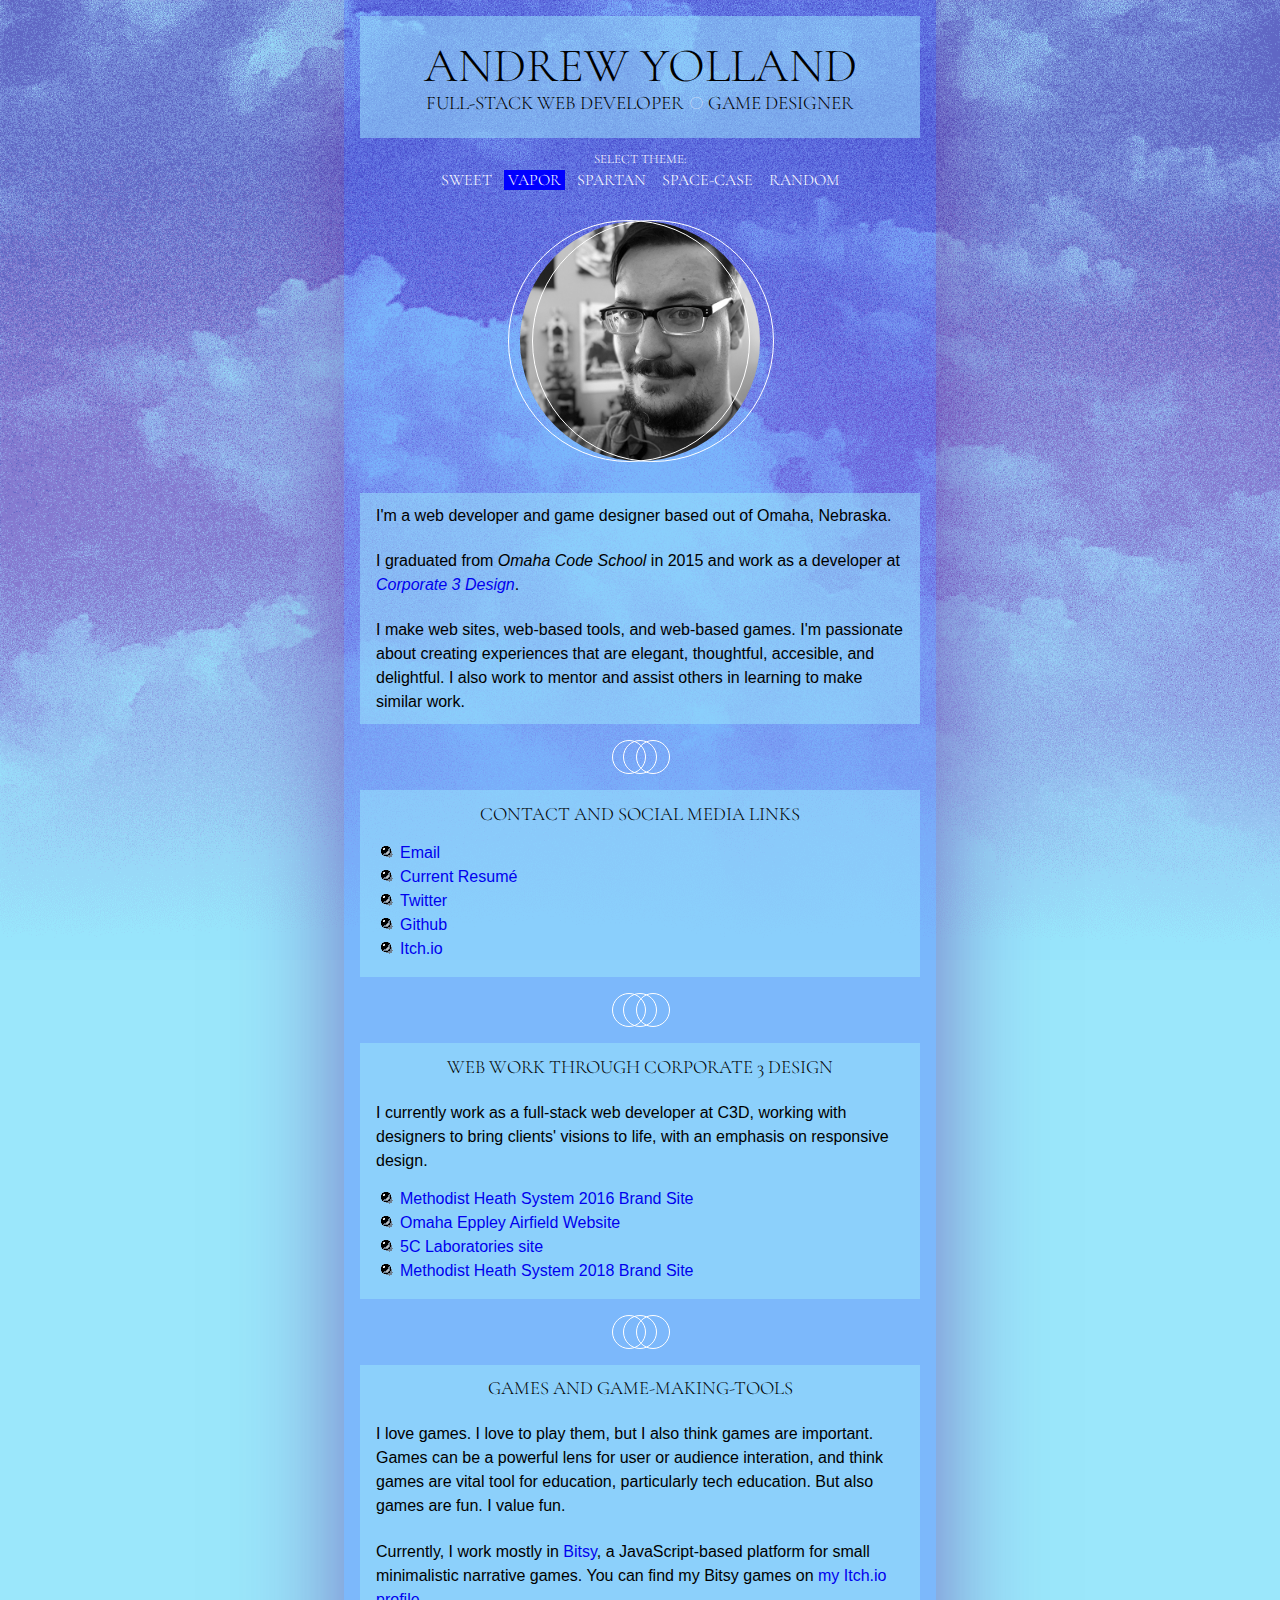
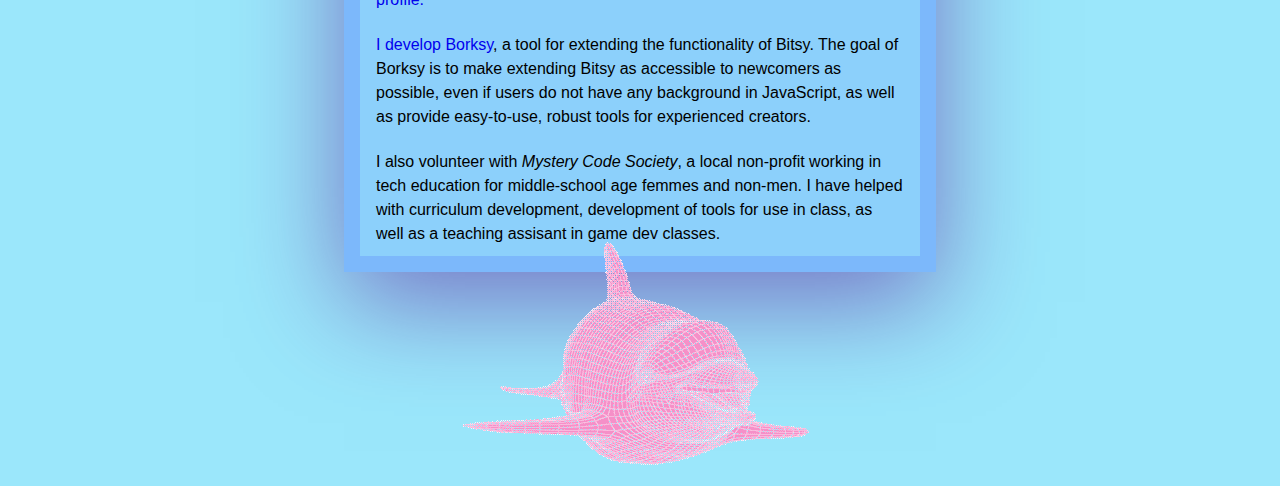
==== commit 938996e9: "random not working on mobile" ====
--- a/index.html
+++ b/index.html
@@ -21,7 +21,7 @@
 				<li id="vapor"><a href="?theme=vapor">Vapor</a></li>
 				<li id="spartan"><a href="?theme=spartan">Spartan</a></li>
 				<li id="space-case"><a href="?theme=space-case">Space-Case</a></li>
-				<li id="random"><a href="">Random</a></li>
+				<li id="random"><a href="/">Random</a></li>
 			</ul>
 		</label>
 		<section class="content">
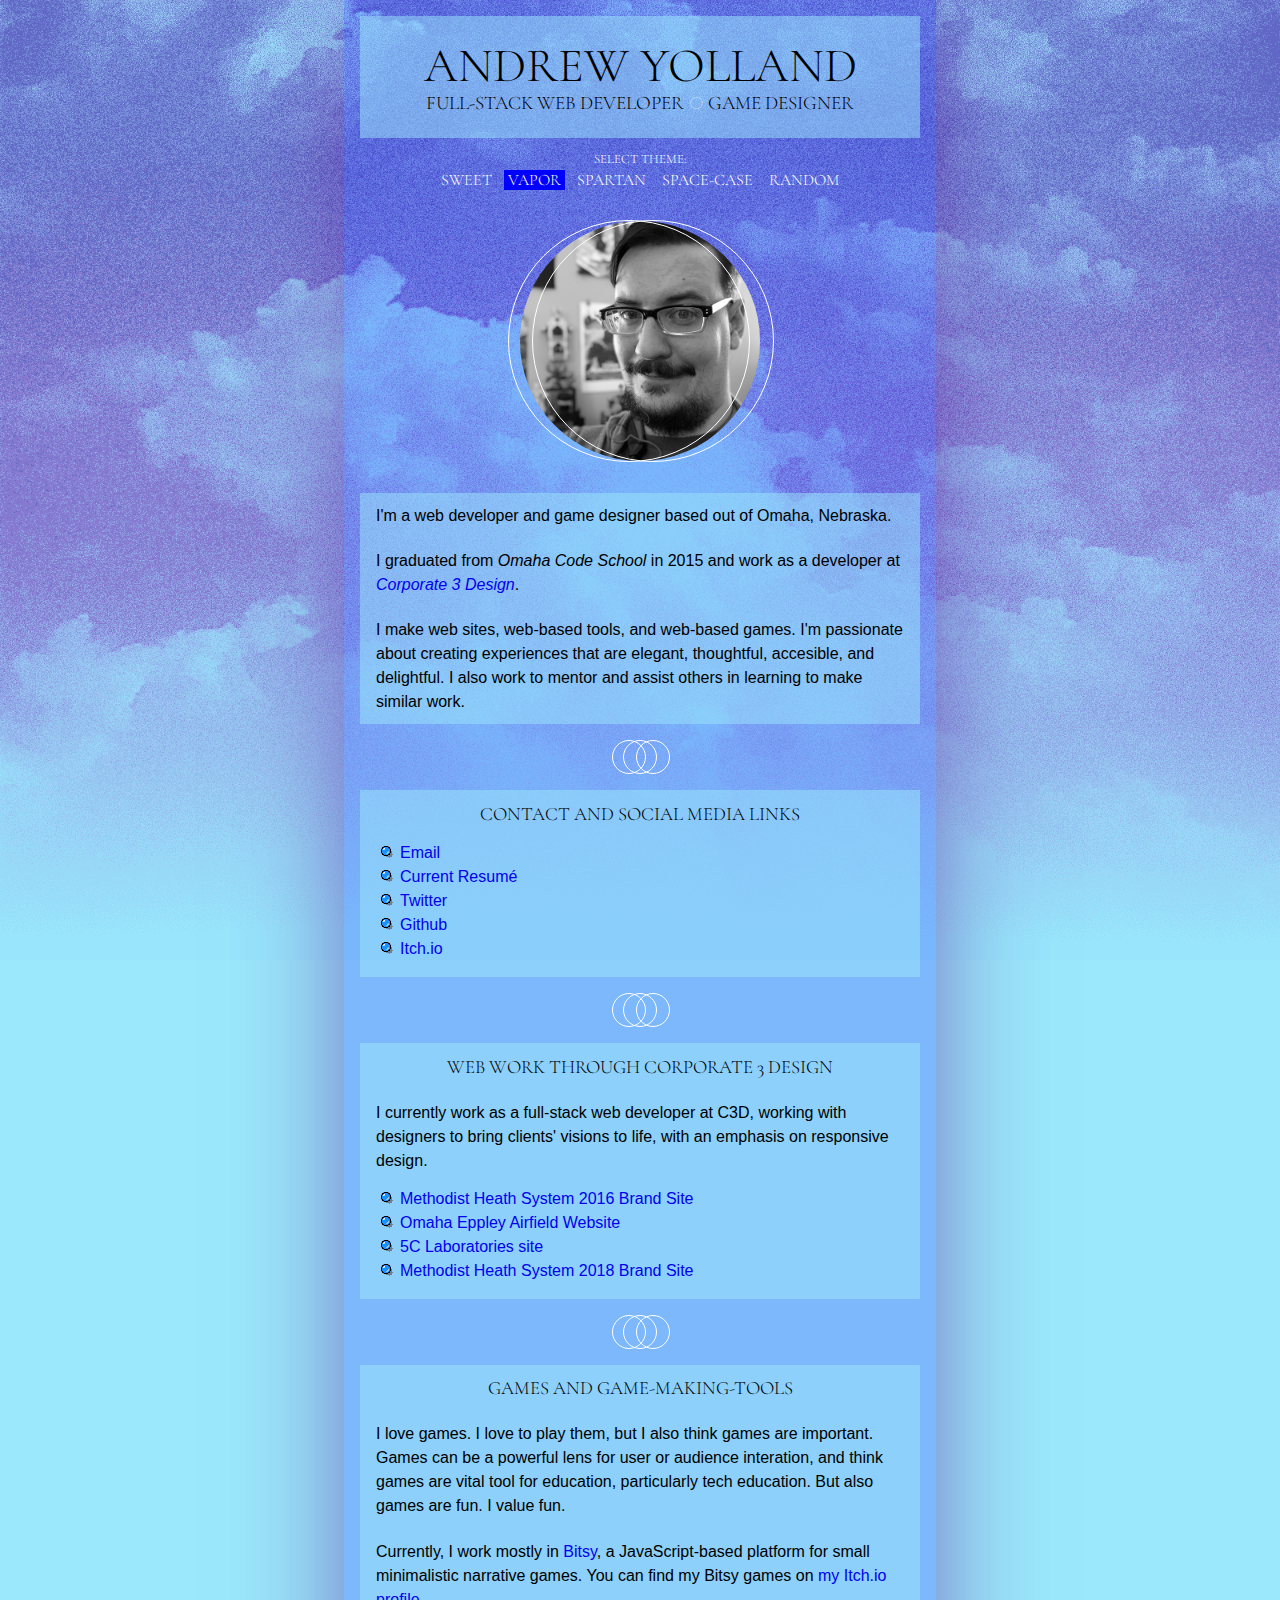
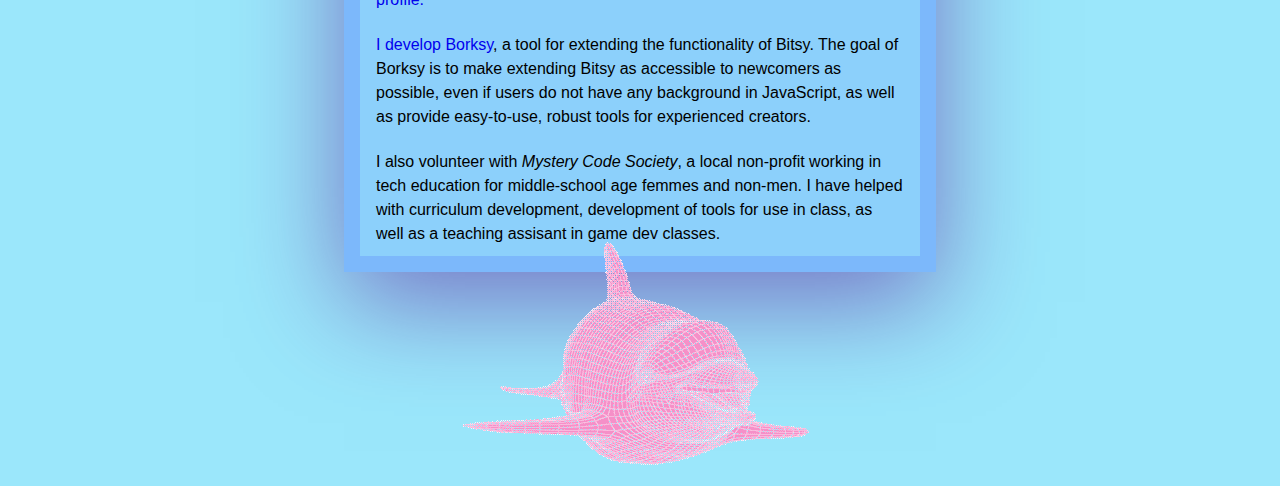
==== commit 101ff577: "random should work now" ====
--- a/index.html
+++ b/index.html
@@ -21,7 +21,7 @@
 				<li id="vapor"><a href="?theme=vapor">Vapor</a></li>
 				<li id="spartan"><a href="?theme=spartan">Spartan</a></li>
 				<li id="space-case"><a href="?theme=space-case">Space-Case</a></li>
-				<li id="random"><a href="/">Random</a></li>
+				<li id="random"><a href="?theme=random">Random</a></li>
 			</ul>
 		</label>
 		<section class="content">
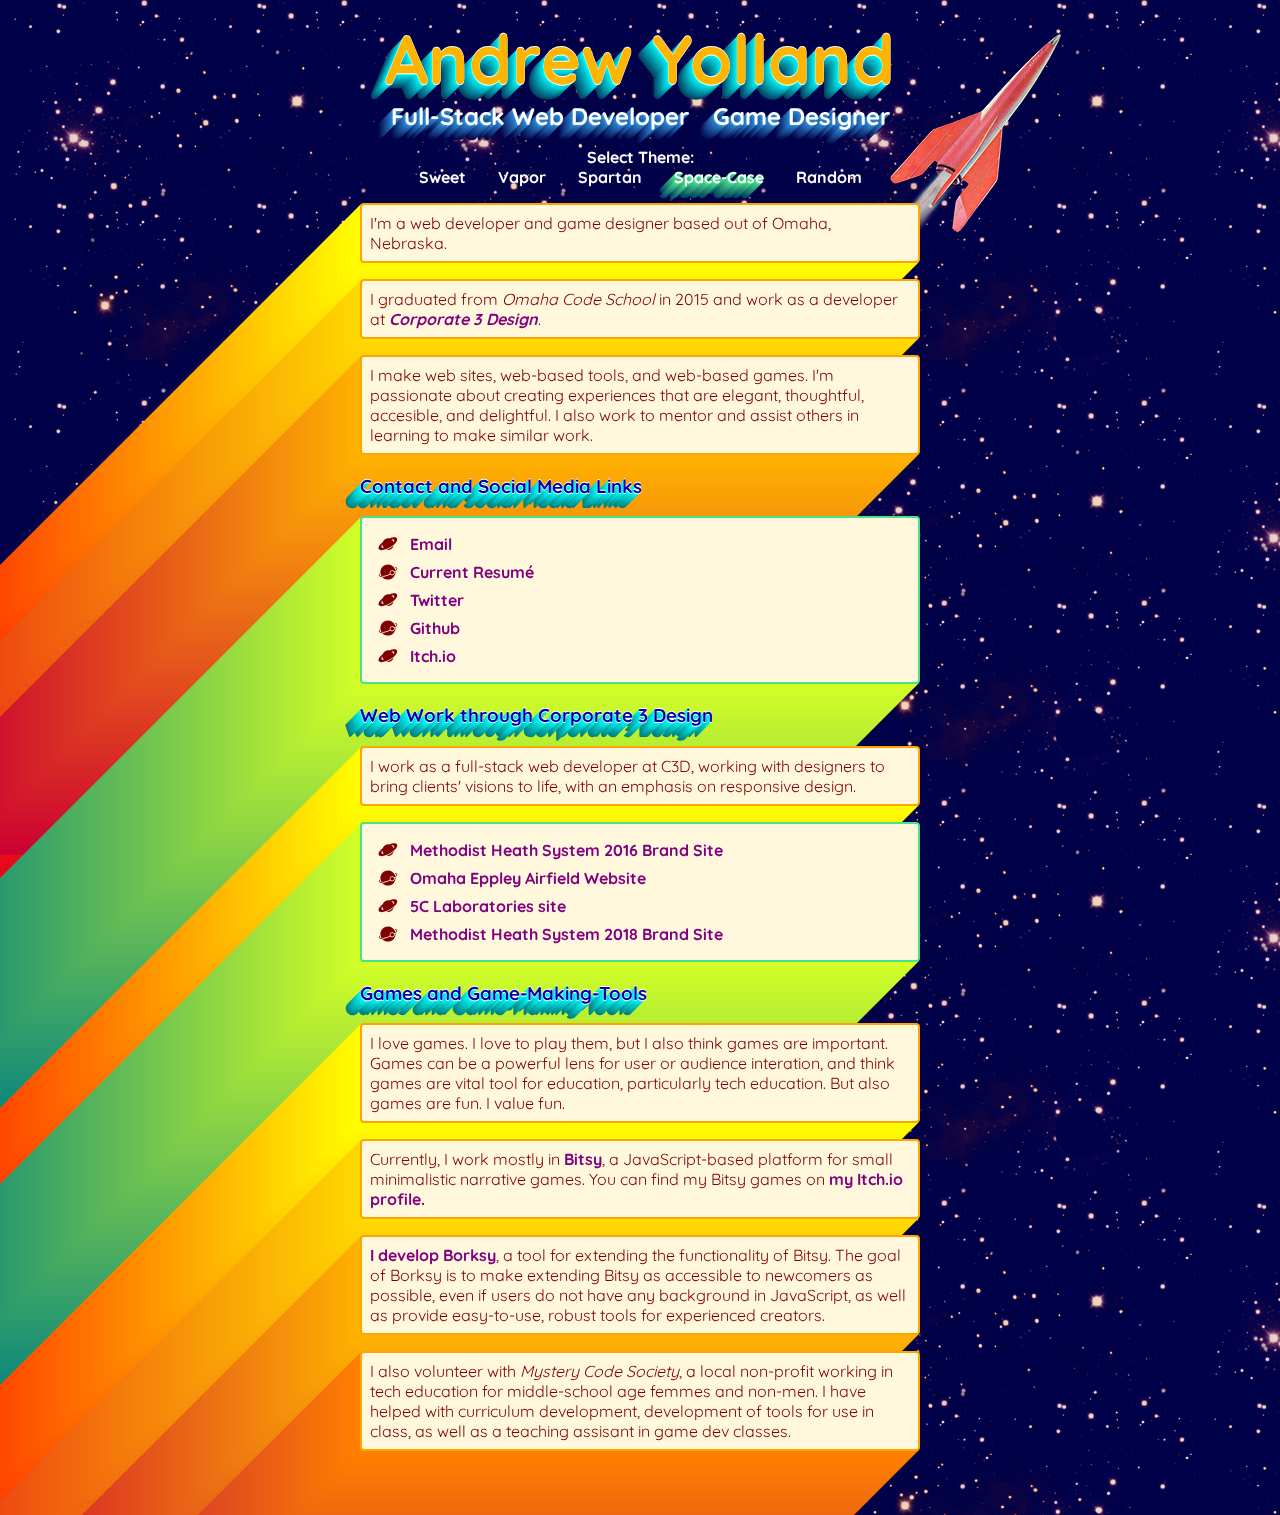
==== commit 74cff38c: "content edits" ====
--- a/index.html
+++ b/index.html
@@ -52,7 +52,7 @@
 			
 			<h3 id="anamewebwebworkthroughcorporate3designa"><a name="web">Web Work through Corporate 3 Design</a></h3>
 			
-			<p>I currently work as a full-stack web developer at C3D, working with designers to bring clients' visions to life, with an emphasis on responsive design.</p>
+			<p>I work as a full-stack web developer at C3D, working with designers to bring clients' visions to life, with an emphasis on responsive design.</p>
 			
 			<ul>
 			<li><a href="http://bestcare.org/tmoc2016/">Methodist Heath System 2016 Brand Site</a></li>
--- a/css/style.css
+++ b/css/style.css
@@ -136,7 +136,6 @@
   background-repeat: no-repeat no-repeat;
   background-position: top center;
   background-size: 100%;
-  background-attachment: fixed;
   font-family: sans-serif;
   font-weight: 300;
   line-height: 1.5; }
@@ -220,18 +219,52 @@
       text-decoration: none; }
       body.vapor label#theme-menu a:hover {
         background-color: blue; }
+
+@keyframes orbitX {
+  0% {
+    transform: translateX(0);
+    z-index: 5; }
+  50% {
+    transform: translateX(22em);
+    z-index: 5; }
+  51% {
+    transform: translateX(22em);
+    z-index: -1; }
+  100% {
+    transform: translateX(0);
+    z-index: -1; } }
+
+@keyframes orbitY {
+  0% {
+    top: 65%; }
+  50% {
+    top: 15%; }
+  100% {
+    top: 65%; } }
   body.vapor .content figure {
     margin: 2em auto;
     width: 15em;
     height: 15em;
+    background-color: gray;
     background-image: url("../media/images/selfie.jpg");
     background-size: 100%;
     background-position: 0 -1.5em;
-    filter: grayscale(100%); }
+    background-blend-mode: luminosity; }
     body.vapor .content figure img {
       display: none; }
     body.vapor .content figure figcaption {
-      display: none; }
+      display: block;
+      width: 3em;
+      height: 3em;
+      position: absolute;
+      left: calc(50% - 12.5em);
+      text-indent: 1000vw;
+      white-space: nowrap;
+      display: block;
+      background-size: 100%;
+      background-image: url(../media/images/gem.gif);
+      background-repeat: no-repeat;
+      animation: orbitX 5s ease-in-out infinite, orbitY 5s ease-in-out infinite; }
   body.vapor .content h3 {
     margin: 0;
     text-align: center;
@@ -268,19 +301,21 @@
       body.vapor .content hr:last-of-type::after, body.vapor .content hr:last-of-type::before {
         display: none; }
   @media (min-width: 35em) {
-    body.vapor header h1 {
-      font-size: 3em; }
-    body.vapor header h2 {
-      font-size: 1.2em; }
-      body.vapor header h2 a {
-        display: inline-block; }
-        body.vapor header h2 a::before, body.vapor header h2 a::after {
-          display: none; }
-        body.vapor header h2 a:first-of-type::after {
-          display: inline;
-          margin: 0.25em;
-          color: white !important;
-          -webkit-text-fill-color: white; } }
+    body.vapor {
+      background-attachment: fixed; }
+      body.vapor header h1 {
+        font-size: 3em; }
+      body.vapor header h2 {
+        font-size: 1.2em; }
+        body.vapor header h2 a {
+          display: inline-block; }
+          body.vapor header h2 a::before, body.vapor header h2 a::after {
+            display: none; }
+          body.vapor header h2 a:first-of-type::after {
+            display: inline;
+            margin: 0.25em;
+            color: white !important;
+            -webkit-text-fill-color: white; } }
 
 body.spartan {
   font-family: 'Helvetica', sans-serif; }
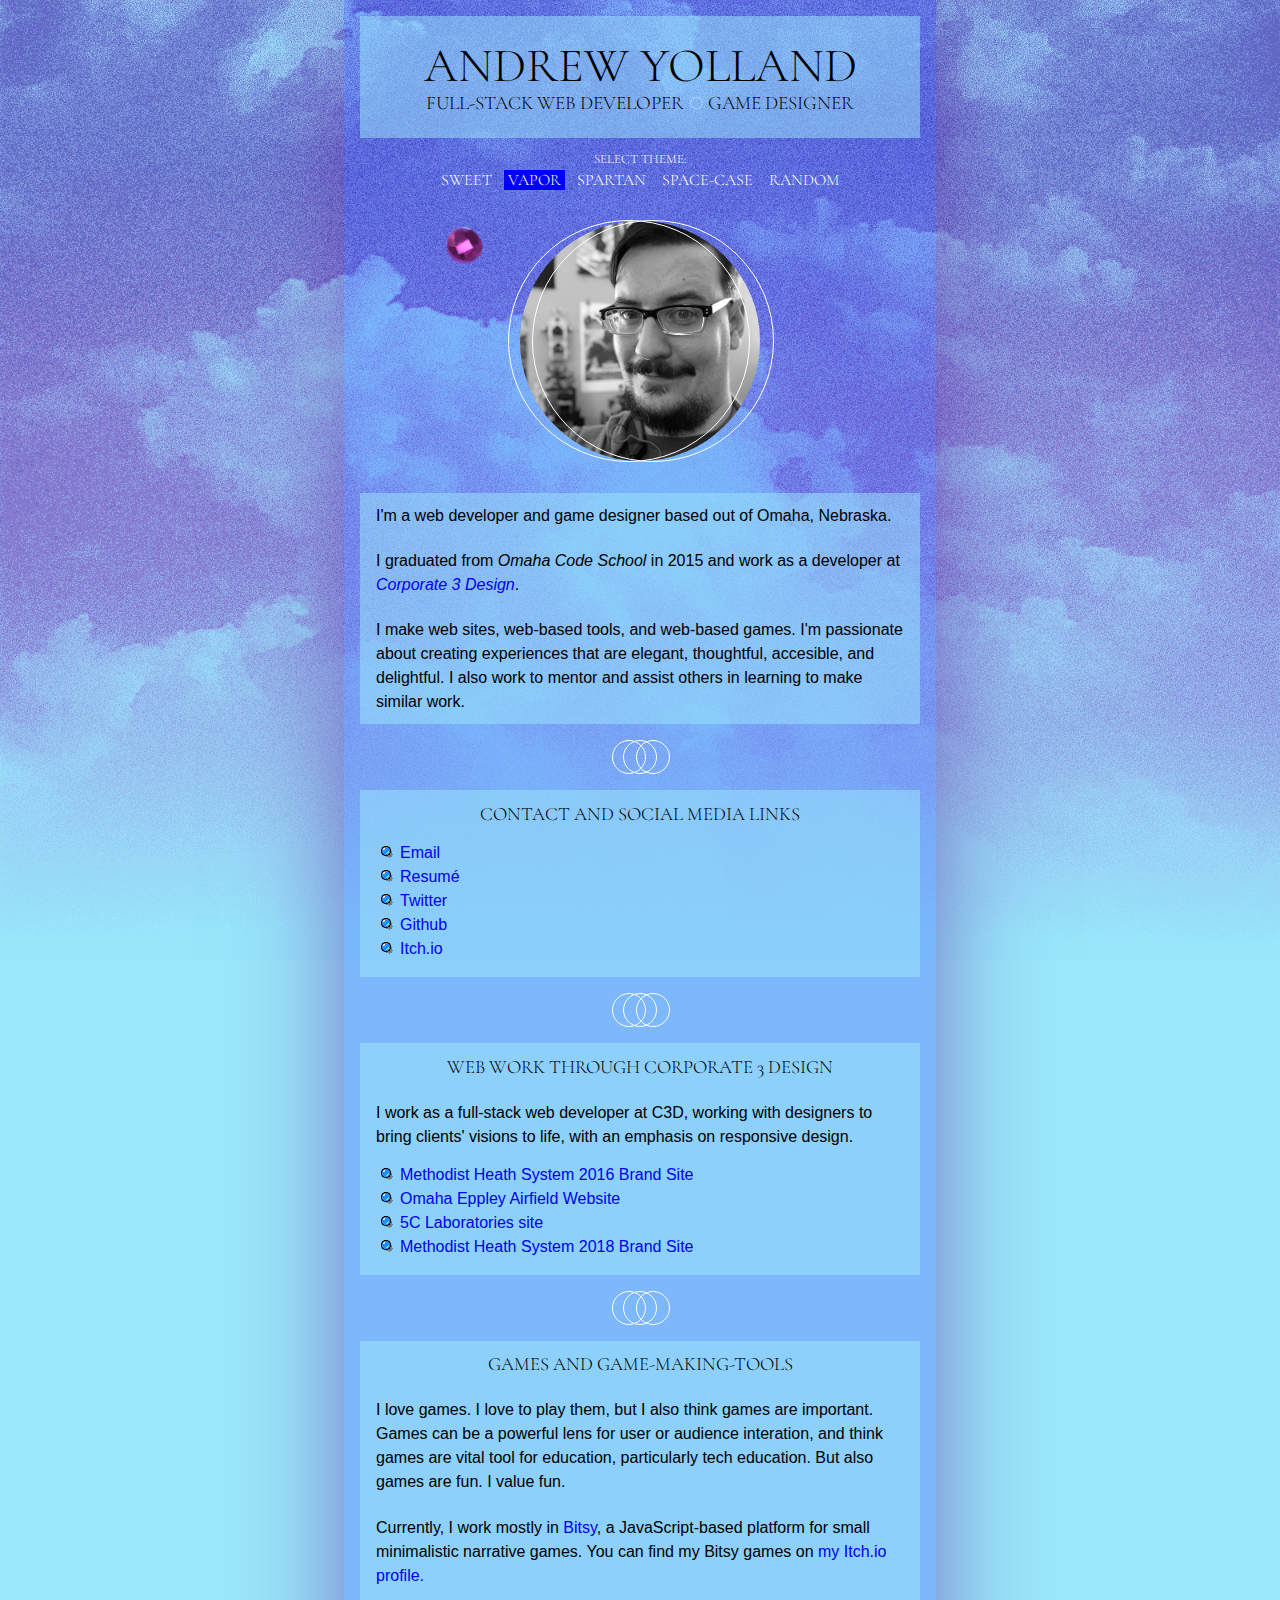
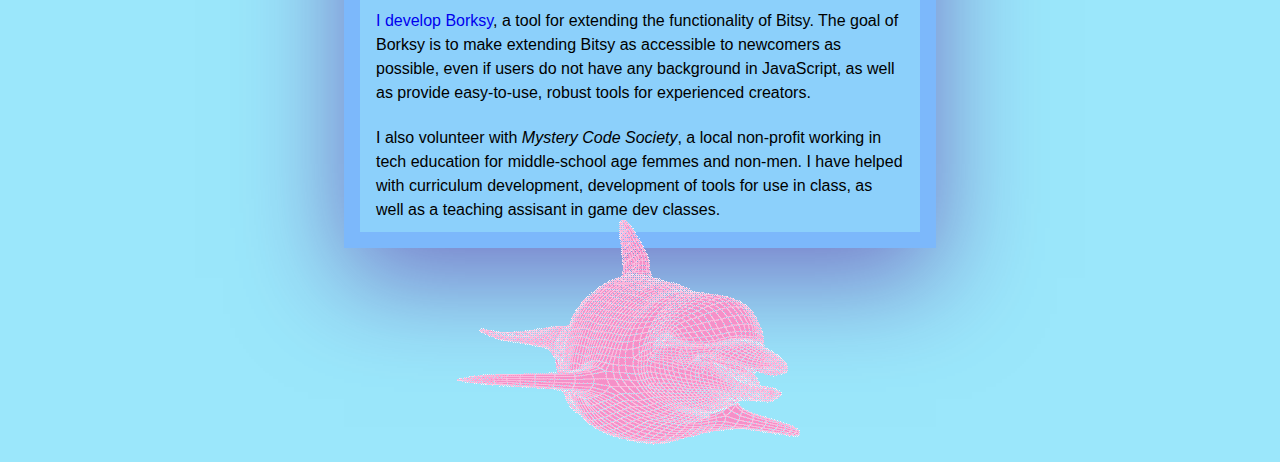
==== commit 9150004e: "content changes" ====
--- a/index.html
+++ b/index.html
@@ -42,7 +42,7 @@
 			
 			<ul>
 			<li><a href="mailto:andrew.yolland@gmail.com">Email</a></li>
-			<li><a href="media/pdf/resume_5-2018.pdf">Current Resumé</a></li>
+			<li><a href="media/pdf/resume_5-2018.pdf">Resumé</a></li>
 			<li><a href="https://twitter.com/AYolland">Twitter</a></li>
 			<li><a href="https://github.com/Ayolland">Github</a></li>
 			<li><a href="https://ayolland.itch.io/">Itch.io</a></li>
--- a/css/style.css
+++ b/css/style.css
@@ -4,7 +4,12 @@
 
 body.sweet {
   font-family: "Quicksand", "sans-serif";
-  background-image: url("../media/images/pattern.png"), linear-gradient(to bottom, #ffeb00 0%, #ffffcd 100%); }
+  background-image: url("../media/images/pattern.png"), linear-gradient(to bottom, #ffeb00 0%, #ffffcd 100%);
+  animation: shift-it 25s linear infinite; }
+
+@keyframes shift-it {
+  to {
+    background-position: -100%, -100%; } }
   body.sweet .content {
     max-width: 35em;
     margin: 0 auto;
@@ -21,6 +26,8 @@
       background-color: yellow; }
   body.sweet .container {
     padding-bottom: 3em; }
+  body.sweet *::selection {
+    background: yellow; }
   body.sweet header {
     overflow: auto;
     padding: 2em 0;
@@ -139,6 +146,9 @@
   font-family: sans-serif;
   font-weight: 300;
   line-height: 1.5; }
+  body.vapor *::selection {
+    background: blue;
+    color: white; }
   body.vapor header, body.vapor .content h3, body.vapor .content p, body.vapor .content ul {
     background-color: rgba(155, 231, 251, 0.5); }
   body.vapor .content figure, body.vapor .content hr {
@@ -318,7 +328,10 @@
             -webkit-text-fill-color: white; } }
 
 body.spartan {
-  font-family: 'Helvetica', sans-serif; }
+  font-family: 'Helvetica', sans-serif;
+  background-image: url("../media/images/composition2.gif"); }
+  body.spartan *::selection {
+    background: #C6C6C6; }
   body.spartan header h2 a, body.spartan label#theme-menu a, body.spartan .content a[href] {
     display: inline-block;
     text-decoration: none;
@@ -345,9 +358,11 @@
       color: #9c18be; }
   body.spartan .container {
     max-width: 35em;
-    margin: 0 auto;
+    margin: 0.5em auto;
     padding: 1em 1em 4em 1em;
-    overflow: auto; }
+    overflow: auto;
+    background: white;
+    width: calc(100vw - 3em); }
   body.spartan header h1 {
     font-size: 3.5em;
     width: 1px;
@@ -437,6 +452,8 @@
   background-color: #010548;
   background-image: url("../media/images/stars.png");
   font-family: "Quicksand", "sans-serif"; }
+  body.space-case *::selection {
+    background: orange; }
   body.space-case h2 a:hover, body.space-case label#theme-menu a:hover, body.space-case label#theme-menu li#space-case a {
     text-shadow: -1px 1px #4be18b, -2px 2px #41cc86, -3px 3px #3cc183, -4px 4px #37b781, -5px 5px #32ac7e, -6px 6px #2da27b, -7px 7px #289779, -8px 8px #248d76, -9px 9px #1f8274, -10px 10px #1a7871, -11px 11px #156d6e, -12px 12px #10636c, -13px 13px #0b5869, -14px 14px #064e67, -15px 15px #014364; }
   body.space-case .content p, body.space-case .content ul {
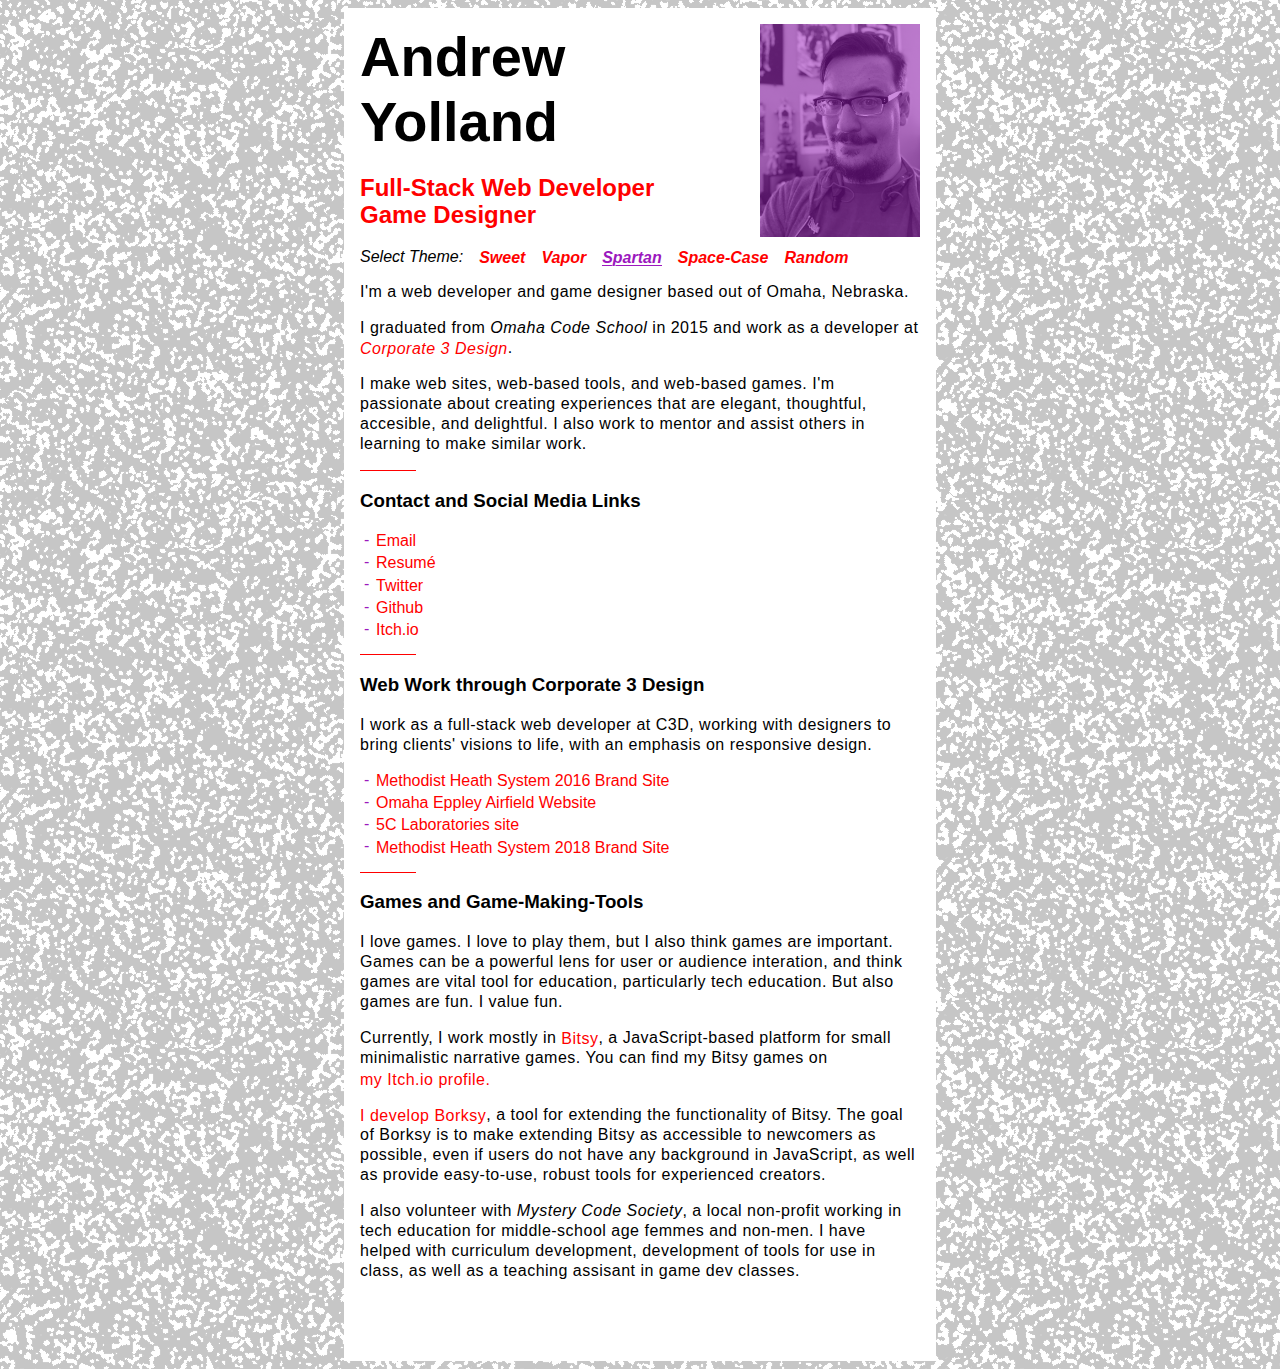
==== commit 2558e1c2: "quick resume update" ====
--- a/index.html
+++ b/index.html
@@ -42,7 +42,7 @@
 			
 			<ul>
 			<li><a href="mailto:andrew.yolland@gmail.com">Email</a></li>
-			<li><a href="media/pdf/resume_5-2018.pdf">Resumé</a></li>
+			<li><a href="media/pdf/resume_6-2018.pdf">Resumé</a></li>
 			<li><a href="https://twitter.com/AYolland">Twitter</a></li>
 			<li><a href="https://github.com/Ayolland">Github</a></li>
 			<li><a href="https://ayolland.itch.io/">Itch.io</a></li>
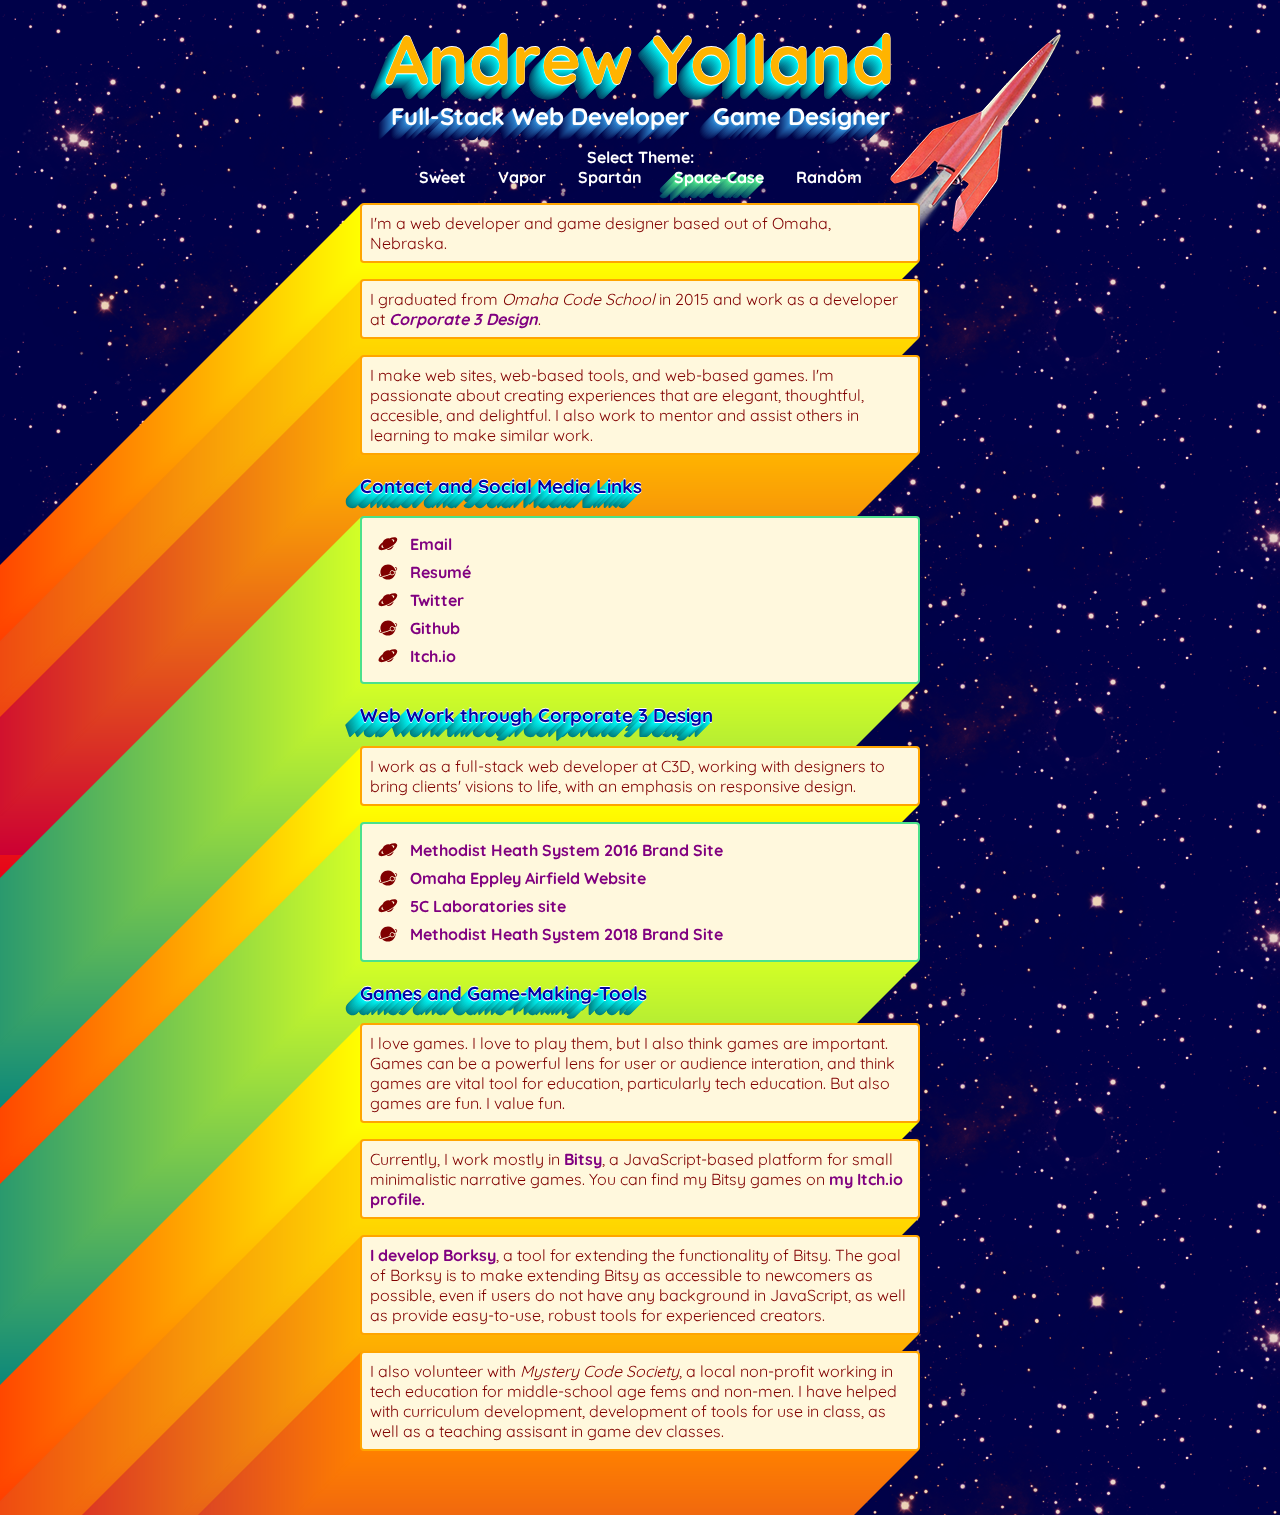
==== commit c144a0b8: "'fems' not 'femmes'" ====
--- a/index.html
+++ b/index.html
@@ -71,7 +71,7 @@
 			
 			<p><a href="https://ayolland.github.io/borksy/">I develop Borksy</a>, a tool for extending the functionality of Bitsy. The goal of Borksy is to make extending Bitsy as accessible to newcomers as possible, even if users do not have any background in JavaScript, as well as provide easy-to-use, robust tools for experienced creators.</p>
 			
-			<p>I also volunteer with <em>Mystery Code Society</em>, a local non-profit working in tech education for middle-school age femmes and non-men. I have helped with curriculum development, development of tools for use in class, as well as a teaching assisant in game dev classes.</p>
+			<p>I also volunteer with <em>Mystery Code Society</em>, a local non-profit working in tech education for middle-school age fems and non-men. I have helped with curriculum development, development of tools for use in class, as well as a teaching assisant in game dev classes.</p>
 			
 			<hr />
 			
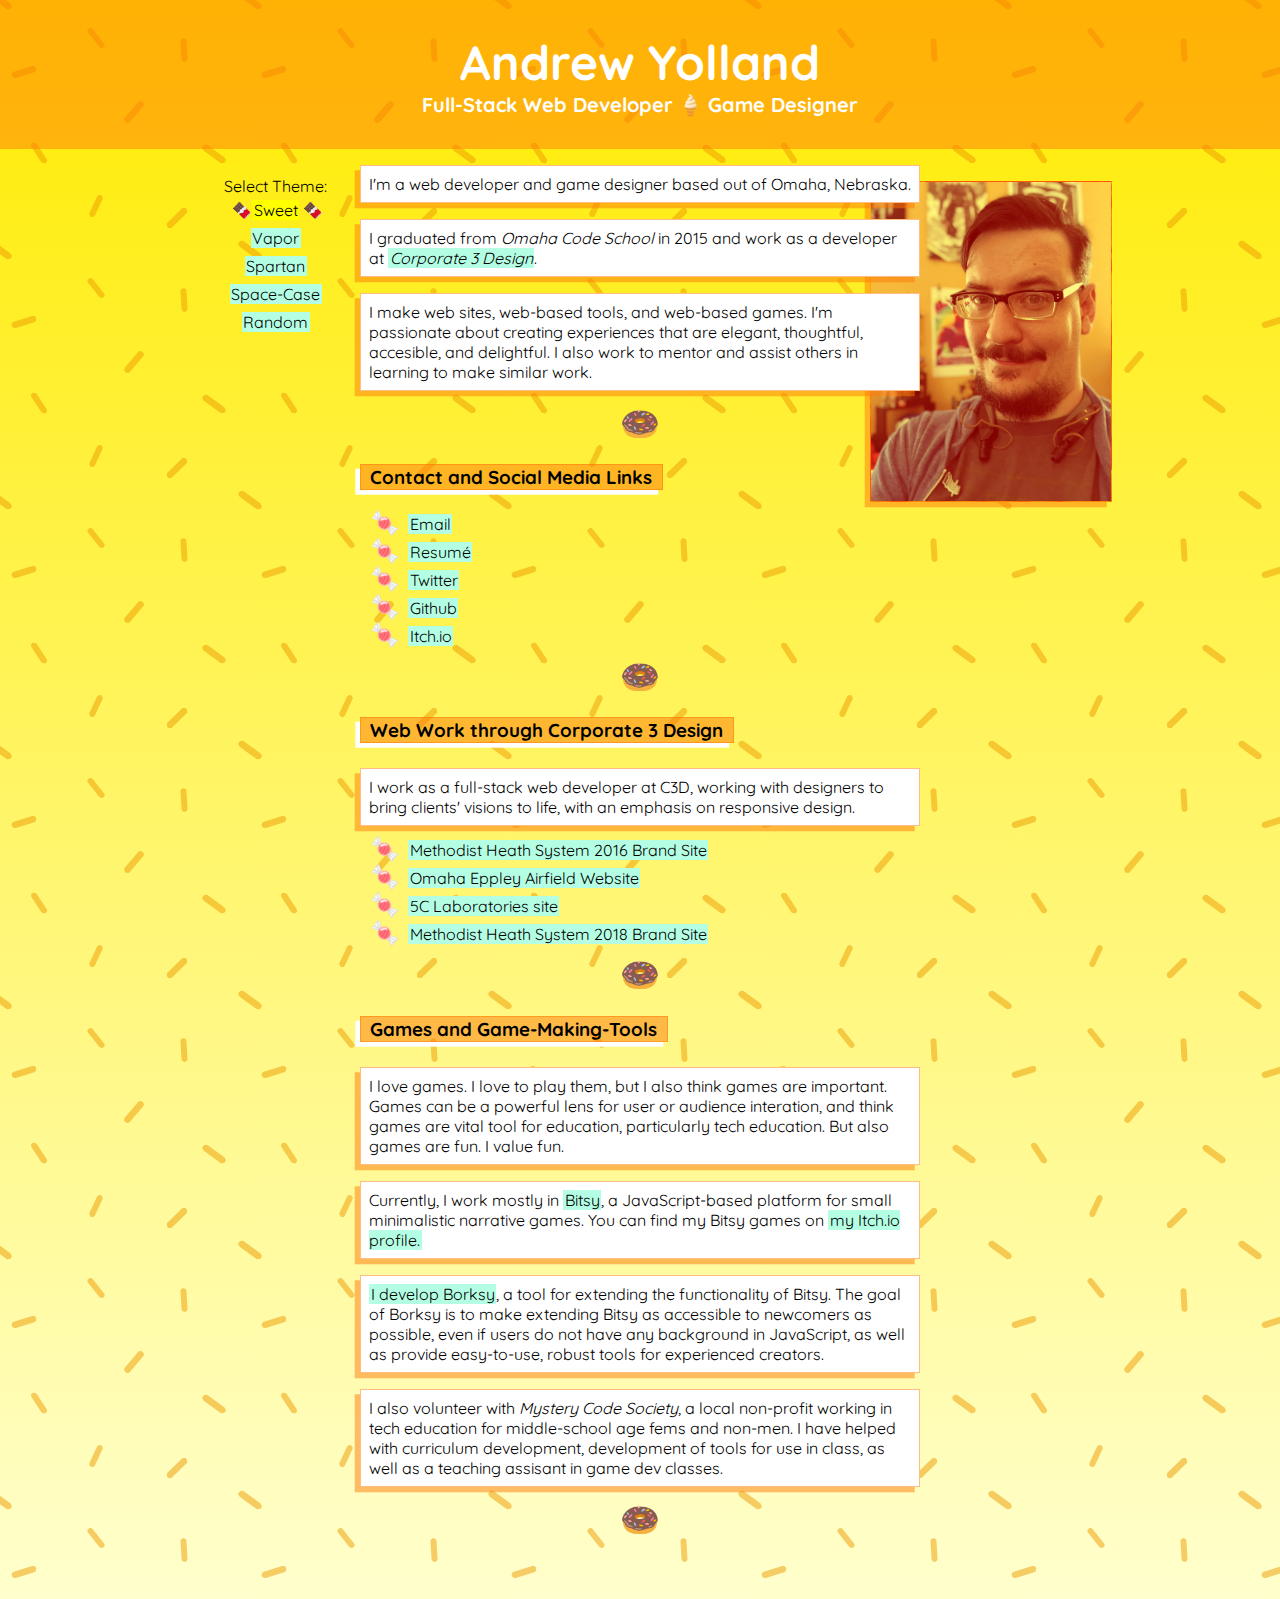
==== commit 1bd01ba8: "Updated resume, etc" ====
--- a/index.html
+++ b/index.html
@@ -42,7 +42,7 @@
 			
 			<ul>
 			<li><a href="mailto:andrew.yolland@gmail.com">Email</a></li>
-			<li><a href="media/pdf/resume_6-2018.pdf">Resumé</a></li>
+			<li><a href="media/pdf/resume_8-2018.pdf">Resumé</a></li>
 			<li><a href="https://twitter.com/AYolland">Twitter</a></li>
 			<li><a href="https://github.com/Ayolland">Github</a></li>
 			<li><a href="https://ayolland.itch.io/">Itch.io</a></li>
